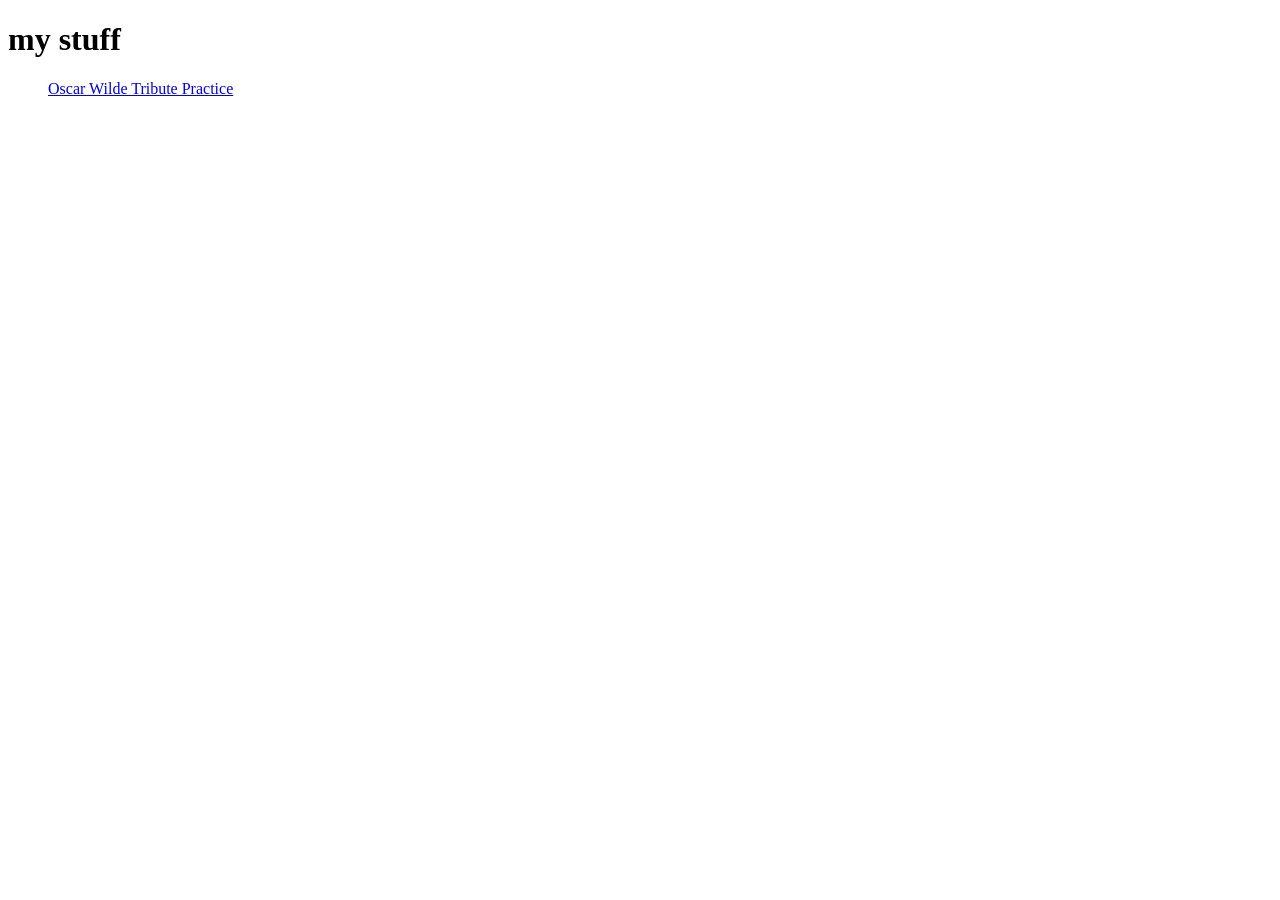
==== index.html @ c7512fc8 "first commit" ====
<!DOCTYPE html>
<html lang="en">
<head>
    <meta charset="UTF-8">
    <meta name="viewport" content="width=device-width, initial-scale=1.0">
    <title>gchng</title>
</head>
<body>
    <div>
        <h1>my stuff</h1>
    </div>
    <div>
        <ul>
            <a href="./oscarboy/index.html">Oscar Wilde Tribute Practice</a>

        </ul>
    </div>

</body>
</html>
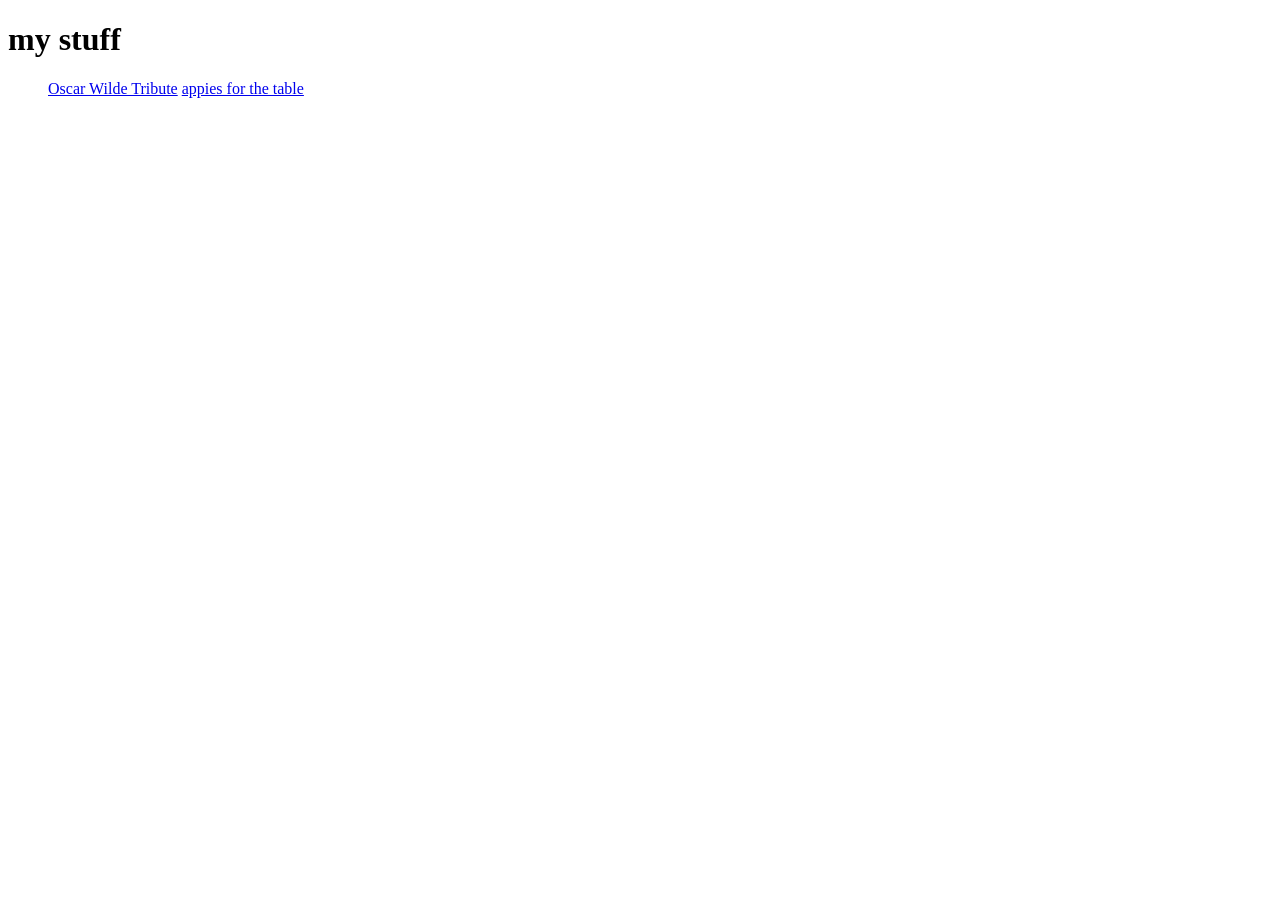
==== commit 1cd50ffb: "linksies" ====
--- a/index.html
+++ b/index.html
@@ -11,8 +11,8 @@
     </div>
     <div>
         <ul>
-            <a href="./oscarboy/index.html">Oscar Wilde Tribute Practice</a>
-
+            <a href="./oscarboy/index.html">Oscar Wilde Tribute</a>
+            <a href="./formboy/index.html">appies for the table</a>
         </ul>
     </div>
 
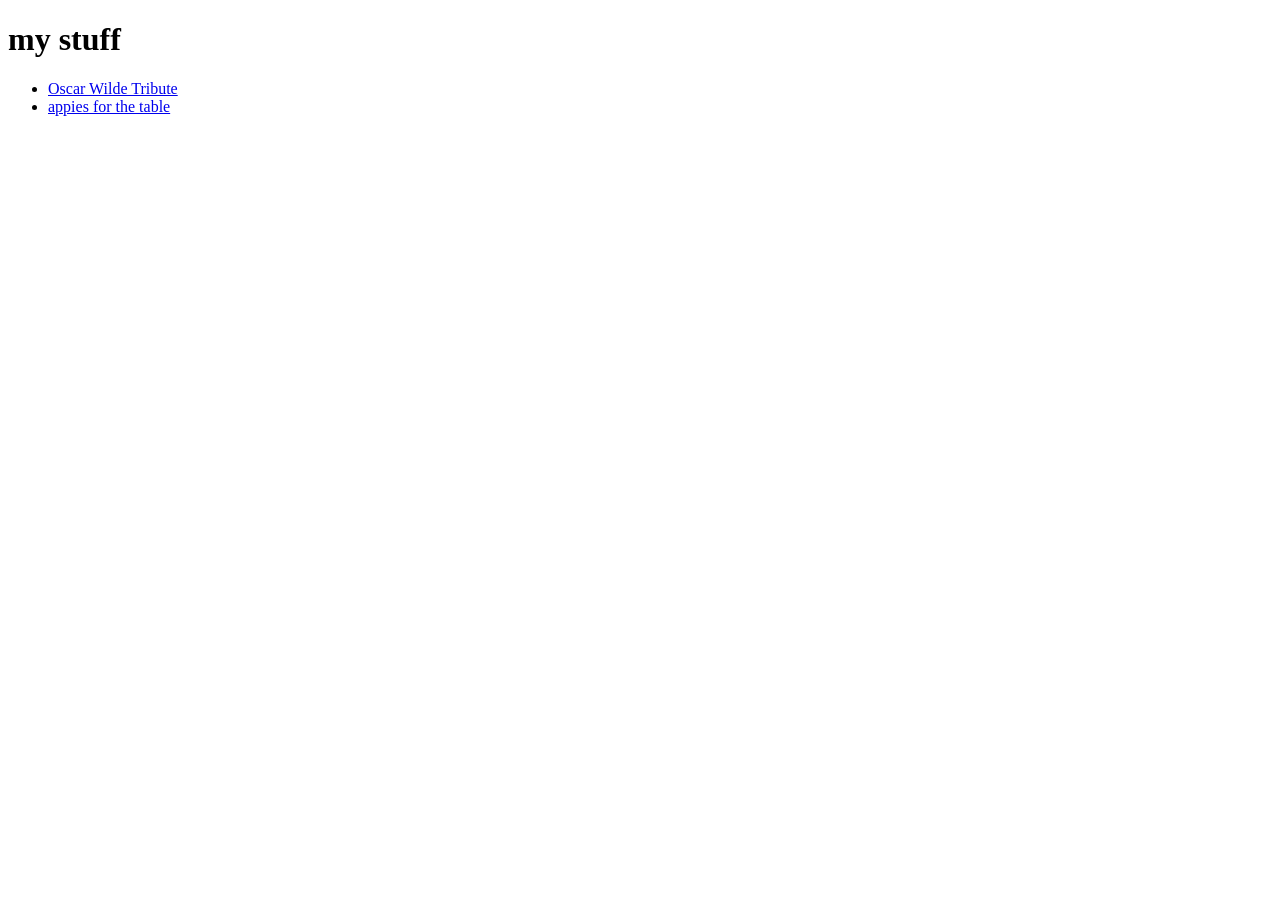
==== commit 18462179: "tootsies slide" ====
--- a/index.html
+++ b/index.html
@@ -11,8 +11,12 @@
     </div>
     <div>
         <ul>
-            <a href="./oscarboy/index.html">Oscar Wilde Tribute</a>
+            <li>
+                <a href="./oscarboy/index.html">Oscar Wilde Tribute</a>
+            </li>
+            <li>
             <a href="./formboy/index.html">appies for the table</a>
+            </li>
         </ul>
     </div>
 
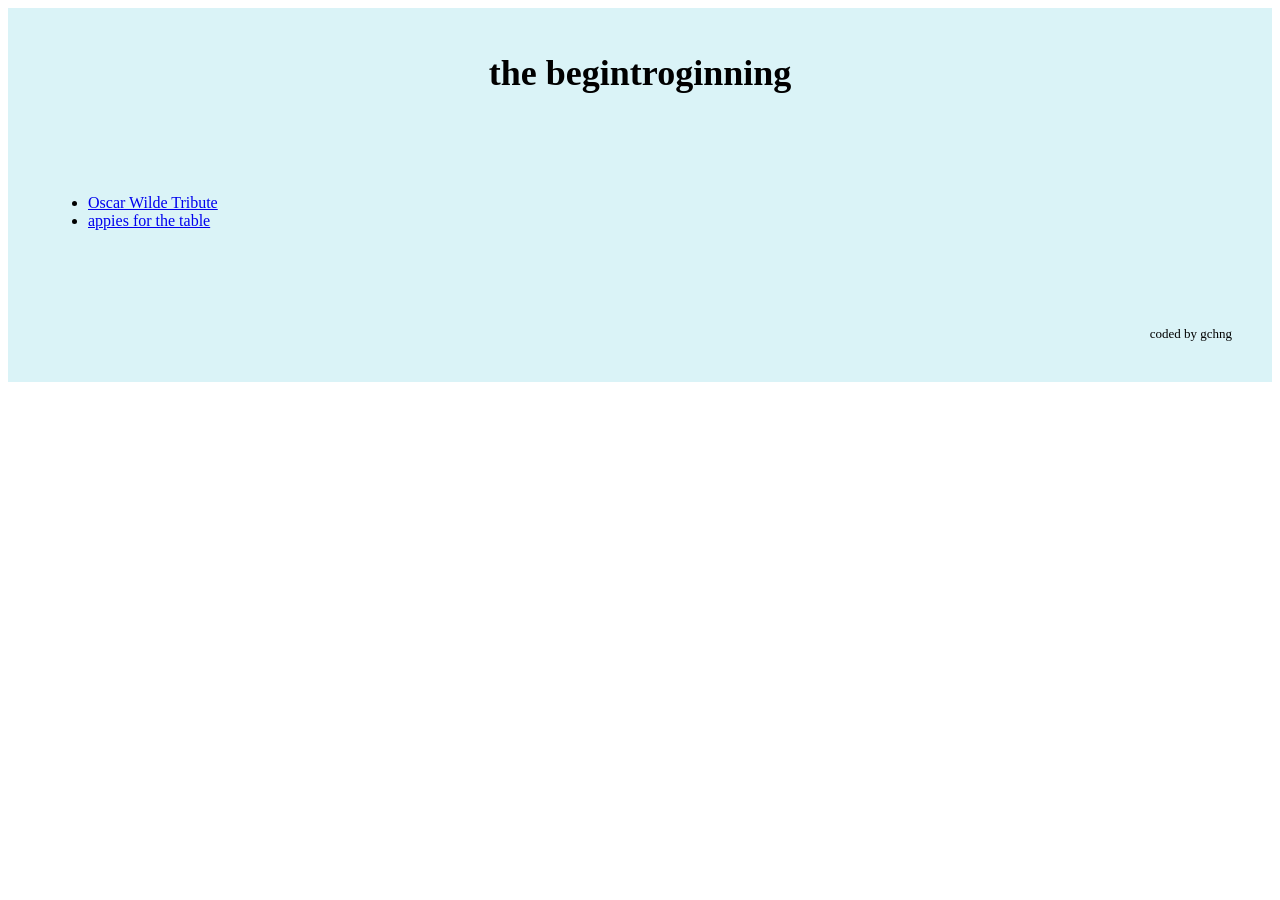
==== commit d89a3ac8: "introginning" ====
--- a/index.html
+++ b/index.html
@@ -4,20 +4,27 @@
     <meta charset="UTF-8">
     <meta name="viewport" content="width=device-width, initial-scale=1.0">
     <title>gchng</title>
+    <link href="style.css" rel="stylesheet" type="text/css">
+
 </head>
 <body>
-    <div>
-        <h1>my stuff</h1>
-    </div>
-    <div>
-        <ul>
-            <li>
-                <a href="./oscarboy/index.html">Oscar Wilde Tribute</a>
-            </li>
-            <li>
-            <a href="./formboy/index.html">appies for the table</a>
-            </li>
-        </ul>
+    <div id="background">
+        <div id="title">
+             <h1>the begintroginning</h1>
+        </div>
+         <div id="projects">
+            <ul>
+                <li>
+                    <a href="./oscarboy/index.html">Oscar Wilde Tribute</a>
+                </li>
+                <li>
+                    <a href="./formboy/index.html">appies for the table</a>
+                </li>
+            </ul>
+        </div>
+        <div id="namesake">
+            <footer>coded by gchng</footer>
+        </div>
     </div>
 
 </body>
--- a/style.css
+++ b/style.css
@@ -0,0 +1,23 @@
+#background {
+    background-color: #daf3f7;
+    margin: 0px;
+}
+#title {
+    text-align: center;
+    font-size: large;
+    font-family: 'Times New Roman', Times, serif;
+    padding: 20px;
+}
+#projects {
+    text-align: left;
+    font-size: medium;
+    font-family: 'Times New Roman', Times, serif;
+    padding: 40px;
+}
+
+#namesake {
+    text-align: right;
+    font-size: small;
+    font-family: 'Times New Roman', Times, serif;
+    padding: 40px;
+}
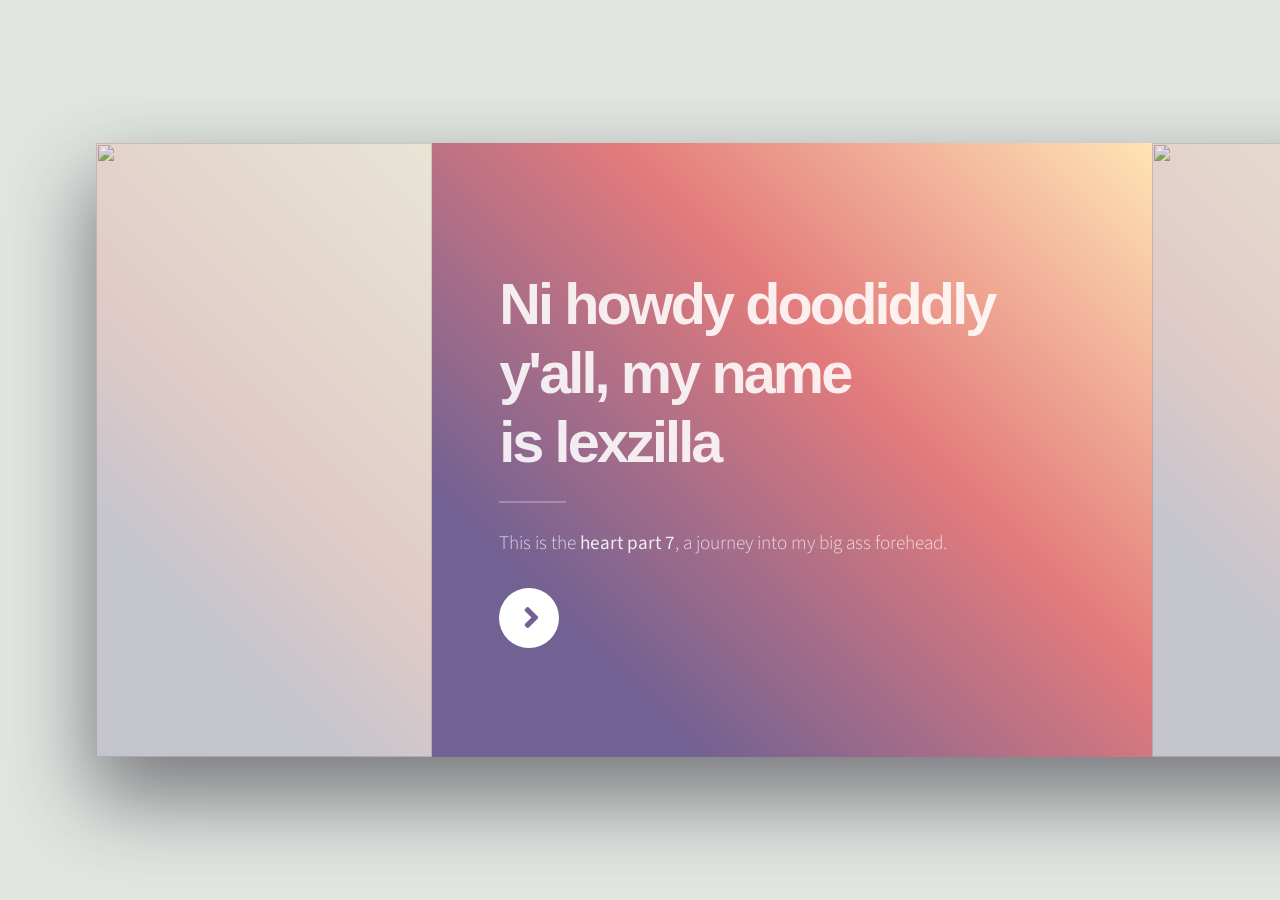
==== commit 2763e172: "Add files via upload" ====
--- a/index.html
+++ b/index.html
@@ -1,31 +1,253 @@
-<!DOCTYPE html>
-<html lang="en">
-<head>
-    <meta charset="UTF-8">
-    <meta name="viewport" content="width=device-width, initial-scale=1.0">
-    <title>gchng</title>
-    <link href="style.css" rel="stylesheet" type="text/css">
-
-</head>
-<body>
-    <div id="background">
-        <div id="title">
-             <h1>the begintroginning</h1>
-        </div>
-         <div id="projects">
-            <ul>
-                <li>
-                    <a href="./oscarboy/index.html">Oscar Wilde Tribute</a>
-                </li>
-                <li>
-                    <a href="./formboy/index.html">appies for the table</a>
-                </li>
-            </ul>
-        </div>
-        <div id="namesake">
-            <footer>coded by gchng</footer>
-        </div>
-    </div>
-
-</body>
+<!--
+	Notes for code
+								<div class="intro color2">
+								<h2 class="major">Did someone say soundboard?</h2>
+								<p>shut the fuck up when love is talking</p>
+							</div>
+								<section class="panel color1">
+									<div class="intro joined">
+										<h2 class="major">Amet lorem</h2>
+										<p>Sed vel nibh libero. Mauris et lorem pharetra massa lorem turpis congue pulvinar. Vivamus sed feugiat finibus. Duis amet bibendum amet sed. Duis mauris ex, dapibus sed ligula tempus volutpat magna etiam.</p>
+									</div>
+									<div class="inner">
+										<ul class="grid-icons three connected">
+											<li><span class="icon fa-gem"><span class="label">Lorem</span></span></li>
+											<li><span class="icon solid fa-camera-retro"><span class="label">Ipsum</span></span></li>
+											<li><span class="icon solid fa-cog"><span class="label">Dolor</span></span></li>
+											<li><span class="icon solid fa-paper-plane"><span class="label">Sit</span></span></li>
+											<li><span class="icon solid fa-chart-bar"><span class="label">Amet</span></span></li>
+											<li><span class="icon solid fa-code"><span class="label">Nullam</span></span></li>
+										</ul>
+									</div>
+								</section>
+	
+	
+		<h4>Blockquote</h4>
+		<blockquote>Lorem ipsum dolor sit amet. Felis sagittis eget tempus euismod. Vestibulum ante ipsum primis in vestibulum. Blandit adipiscing eu iaculis volutpat ac adipiscing volutpat ac adipiscing faucibus.</blockquote>
+<div class="span-2-25">
+										<h3 class="major">Buttons</h3>
+										<ul class="actions">
+											<li><a href="#" class="button primary color2">Primary</a></li>
+											<li><a href="#" class="button">Default</a></li>
+										</ul>
+										<ul class="actions">
+											<li><a href="#" class="button">Default</a></li>
+											<li><a href="#" class="button large">Large</a></li>
+											<li><a href="#" class="button small">Small</a></li>
+										</ul>
+										<ul class="actions">
+											<li><a href="#" class="button primary color2 icon solid fa-cog">Icon</a></li>
+											<li><a href="#" class="button icon fa-gem">Icon</a></li>
+										</ul>
+										<ul class="actions">
+											<li><span class="button primary color2 disabled">Disabled</span></li>
+											<li><span class="button disabled">Disabled</span></li>
+										</ul>
+										<ul class="actions">
+											<li><a href="#" class="button primary color2 circle icon solid fa-cog">Icon</a></li>
+											<li><a href="#" class="button circle icon fa-gem">Icon</a></li>
+										</ul>
+									</div>
+
+	-->
+<!DOCTYPE HTML>
+<html>
+	<head>
+		<title>Diary of a Simpy Kid</title>
+		<meta charset="utf-8" />
+		<meta name="viewport" content="width=device-width, initial-scale=1, user-scalable=no" />
+		<link rel="stylesheet" href="assets/css/main.css" />
+		<noscript><link rel="stylesheet" href="assets/css/noscript.css" /></noscript>
+	</head>
+	<body class="is-preload">
+
+		<!-- Page Wrapper -->
+			<div id="page-wrapper">
+
+				<!-- Wrapper -->
+					<div id="wrapper">
+
+						<!-- Ni Howdy Y'all -->
+							<section class="panel banner right">
+								<div class="content color0 span-3-75">
+									<h1 class="major">Ni howdy doodiddly y'all, my name<br />
+									is lexzilla</h1>
+									<p>This is the <strong>heart part 7</strong>, a journey into my big ass forehead.</p>
+									<ul class="actions">
+										<li><a href="#first" class="button primary color1 circle icon solid fa-angle-right">Next</a></li>
+									</ul>
+								</div>
+								<div class="image filtered span-1-75" data-position="25% 25%">
+									<img src="images/iphonegames.JPG" alt="" />
+								</div>
+							</section>
+							<!-- As the Great Lex Once Said-->
+							<section class="panel" id="first">
+								<div class="image filtered span-1-75" data-position="25% 25%">
+									<img src="images/yup.JPG" alt="" />
+								</div>
+								<div class="intro color4">
+									<h3>As the great lex once said</h3>
+									<blockquote>I'm going to be so hot...<br>Can't stop won't stop get guap.</blockquote>
+								</div>
+							</section>
+
+						<!-- Panel Lexi Hears a Who -->
+							<section class="panel spotlight medium" id="first">
+								<div class="content span-7">
+									<h2 class="major">Lexi Hears a Who?</h2>
+									<p>Meet lexzilla, a remarkable young woman whose life is a symphony of unique sounds and melodies. She doesn't sing or play musical instruments in the traditional sense, but her talent lies in something equally extraordinary: she makes noises for a living. From mimicking the chirping of birds to recreating the rhythmic hum of a bustling city, lexzilla's ability to replicate sounds with astonishing precision has earned her a special place in the world of sound design and Foley artistry. Her journey is a testament to the power of passion and creativity, as she breathes life into the unseen and unheard, transforming ordinary moments into auditory adventures. Join us as we delve into the fascinating world of lexzilla, a girl whose every noise is a masterpiece waiting to be discovered.</p>
+								</div>
+								<div class="image filtered tinted" data-position="top left">
+									<img src="images/zipper.JPG" alt="" />
+								</div>
+							</section>
+
+							<!--whatta picture placement-->
+							<section class="panel">
+								<div class="image filtered span-1-75" data-position="25% 25%">
+									<img src="images/what.JPG" alt="" />
+								</div>
+							</section>
+
+						<!-- Soundboard -->
+						<section class="panel color2-alt">
+							<div class="inner columns medium">
+								<div class="span-2-75">
+									<h2 class="major">Did someone say soundboard?</h2>
+									<h3>curation station</h3>
+									<ul class="actions">
+										<!-- Buttons with Class -->
+										<button class="playButton" data-src="sounds/dream.m4a">dreams</button><br>
+										<button class="playButton" data-src="sounds/hey.m4a">hey</button><br>
+										<button class="playButton" data-src="sounds/kimchi.m4a">kimchi</button><br>
+										<button class="playButton" data-src="sounds/mmm.m4a">mmm</button><br>
+										<button class="playButton" data-src="sounds/what.m4a">what</button>
+										<!-- Audio Element -->
+										<audio id="audioPlayer">
+  										Your browser does not support the audio element.
+										</audio>
+										<!-- JavaScript -->
+										<script>
+  										// Get all elements with the 'playButton' class
+  										var buttons = document.querySelectorAll('.playButton');
+  										// Audio element
+  										var audio = document.getElementById('audioPlayer');
+  										// Iterate through each button
+  										buttons.forEach(function(button) {
+    									// Add click event listener to each button
+    									button.addEventListener('click', function() {
+      									// Get the data-src attribute value
+      									var audioSrc = button.getAttribute('data-src');
+      									// Set the audio source
+      									audio.src = audioSrc;
+      									// Play the audio
+      									audio.play();
+    										});
+  												});
+										</script>
+									</ul>
+									<h4>~purple hearts~</h4>
+								</div>
+							</section>
+
+						<!-- Panel Story Time -->
+							<section class="panel spotlight medium" id="first">
+								<div class="content span-7">
+									<h2 class="major">Gather Around Y'all</h2>
+									<p>Someone said story time. It gets ugly before it gets pretty.</p>
+									<h4>But, if you like it then we love it.</h4>
+								</div>
+								<div class="image filtered tinted" data-position="center">
+									<img src="images/ppe.JPG" alt="" />
+								</div>
+							</section>
+
+						<section class="panel spotlight large">
+							<div class="content span-7">
+								<h2 class="major"><br><br>Ugly 10.20.2022 </h2>
+								<p>You look so ugly when you cry. It’s the whimpering that gets me. It's horrible. You’ve been strong for so long. I learned you hate being weak in front of people. Weakness is shame. It’s something you picked up growing up. You’re hard on yourself. I used to wonder why. I asked you if it was an issue of assurance. You told me it wasn’t. I believed you. You look so ugly when you lie. It’s trust in yourself. Security in knowing how beautiful a person you are, at your highs and at your lows. This wisdom I grasped the day I met you. Look in the mirror because sometimes you forget it. Look in my eyes and listen because sometimes you need to hear it. <strong>You are sublime</strong>.</p>
+							</div>
+							<div class="image filtered tinted" data-position="medium">
+								<img src="images/jega.JPG" alt="" />
+							</div>
+						</section>
+
+						<!-- Panel Frameboard/Moodboard? -->
+							<section class="panel">
+								<div class="intro color2">
+									<h2 class="major">Frames and Lames</h2>
+									<p>Enter a world of the extraordinary with our photo gallery featuring a strange young lady and her enigmatic partner. Explore unique moments capturing their unconventional charm and peculiar adventures. Join us in celebrating the allure of the strange and whimsical.</p>
+								</div>
+								<div class="gallery">
+									<div class="group span-3">
+										<a href="images/gallery/trip/beyonce.png" class="image filtered span-3" data-position="center"><img src="images/gallery/trip/beyonce.png" alt="" /></a>
+										<a href="images/gallery/trip/beyonce2.jpg" class="image filtered span-1-5" data-position="center"><img src="images/gallery/trip/beyonce2.jpg" alt="" /></a>
+										<a href="images/gallery/trip/walk.JPG" class="image filtered span-1-5" data-position="center"><img src="images/gallery/trip/walk.JPG" alt="" /></a>
+									</div>
+									<a href="images/gallery/trip/calgary.JPG" class="image filtered span-2-5" data-position="top"><img src="images/gallery/trip/calgary.JPG" alt="" /></a>
+									<div class="group span-4-5">
+										<a href="images/gallery/trip/pumpkin.JPG" class="image filtered span-3" data-position="center"><img src="images/gallery/trip/pumpkin.JPG" alt="" /></a>
+										<a href="images/gallery/trip/tunnel.JPG" class="image filtered span-1-5" data-position="center"><img src="images/gallery/trip/tunnel.JPG" alt="" /></a>
+										<a href="images/gallery/trip/vegas.png" class="image filtered span-1-5" data-position="bottom"><img src="images/gallery/trip/vegas.png" alt="" /></a>
+										<a href="images/gallery/trip/island.PNG" class="image filtered span-3" data-position="center"><img src="images/gallery/trip/island.PNG" alt="" /></a>
+									</div>
+									<a href="images/gallery/trip/night.PNG" class="image filtered span-2-5" data-position="right"><img src="images/gallery/trip/night.PNG" alt="" /></a>
+									<div class="group span-4-5">
+										<a href="images/gallery/trip/fruit.JPG" class="image filtered span-3" data-position="center"><img src="images/gallery/trip/fruit.JPG" alt="" /></a>
+										<a href="images/gallery/trip/nature.JPG" class="image filtered span-1-5" data-position="bottom"><img src="images/gallery/trip/nature.JPG" alt="" /></a>
+										<a href="images/gallery/trip/robson.JPG" class="image filtered span-1-5" data-position="center"><img src="images/gallery/trip/robson.JPG" alt="" /></a>
+										<a href="images/gallery/trip/chinatown.JPG" class="image filtered span-3" data-position="center"><img src="images/gallery/trip/chinatown.JPG" alt="" /></a>
+									</div>
+								</div>
+							</section>
+
+
+						<!-- Panel (Spotlight)
+						<section class="panel spotlight large">
+							<div class="content span-5">
+								<h2 class="major">Happy Birthday Lexzilla</h2>
+								<p>I wish you the nothing but the best.</p>
+								<h4>Love, <br>Gorden</h4>
+							</div>
+							<div class="image filtered tinted" data-position="top right">
+								<img src="images/pic03.jpg" alt="" />
+							</div>
+						</section>
+						-->
+
+						<!-- Panel Final-->
+							<section class="panel color4-alt">
+								<div class="intro color4">
+									<h2 class="major">Happy Birthday lexzilla</h2>
+									<p>I wish you nothing but the best. <br> Life is greener where you water it. <br> We're going to be so hot.</p>
+									<h4>Love, <br>Gorden</h4>
+								</div>
+								<div class="image filtered span-1-75" data-position="center">
+									<img src="images/gallery/trip/grass.JPG" alt="" />
+								</div>
+							</section>
+
+						<!-- Panel -->
+							<section class="panel color2-alt">
+								<div class="intro color2">
+									<h2 class="major">PS</h2>
+									<p>I got you a fucking cake this year. <br>Are you happy yet?</p>
+								</div>
+								<div class="image filtered span-1-75" data-position="center">
+									<img src="images/gallery/trip/scream.JPG" alt="" />
+								</div>
+							</section>
+
+					</div>
+
+			</div>
+
+		<!-- Scripts -->
+			<script src="assets/js/jquery.min.js"></script>
+			<script src="assets/js/browser.min.js"></script>
+			<script src="assets/js/breakpoints.min.js"></script>
+			<script src="assets/js/main.js"></script>
+
+	</body>
 </html>
--- a/assets/css/main.css
+++ b/assets/css/main.css
@@ -0,0 +1,3689 @@
+@import url(fontawesome-all.min.css);
+@import url("https://fonts.googleapis.com/css?family=Source+Sans+Pro:300,400,300i,400i");
+
+/*
+	Ethereal by HTML5 UP
+	html5up.net | @ajlkn
+	Free for personal and commercial use under the CCA 3.0 license (html5up.net/license)
+*/
+
+html, body, div, span, applet, object,
+iframe, h1, h2, h3, h4, h5, h6, p, blockquote,
+pre, a, abbr, acronym, address, big, cite,
+code, del, dfn, em, img, ins, kbd, q, s, samp,
+small, strike, strong, sub, sup, tt, var, b,
+u, i, center, dl, dt, dd, ol, ul, li, fieldset,
+form, label, legend, table, caption, tbody,
+tfoot, thead, tr, th, td, article, aside,
+canvas, details, embed, figure, figcaption,
+footer, header, hgroup, menu, nav, output, ruby,
+section, summary, time, mark, audio, video {
+	margin: 0;
+	padding: 0;
+	border: 0;
+	font-size: 100%;
+	font: inherit;
+	vertical-align: baseline;}
+
+article, aside, details, figcaption, figure,
+footer, header, hgroup, menu, nav, section {
+	display: block;}
+
+body {
+	line-height: 1;
+}
+
+ol, ul {
+	list-style: none;
+}
+
+blockquote, q {
+	quotes: none;
+}
+
+	blockquote:before, blockquote:after, q:before, q:after {
+		content: '';
+		content: none;
+	}
+
+table {
+	border-collapse: collapse;
+	border-spacing: 0;
+}
+
+body {
+	-webkit-text-size-adjust: none;
+}
+
+mark {
+	background-color: transparent;
+	color: inherit;
+}
+
+input::-moz-focus-inner {
+	border: 0;
+	padding: 0;
+}
+
+input, select, textarea {
+	-moz-appearance: none;
+	-webkit-appearance: none;
+	-ms-appearance: none;
+	appearance: none;
+}
+
+/* Page */
+
+	@-moz-keyframes load-spinner {
+		0% {
+			-moz-transform: rotate(0deg);
+			-webkit-transform: rotate(0deg);
+			-ms-transform: rotate(0deg);
+			transform: rotate(0deg);
+		}
+
+		100% {
+			-moz-transform: rotate(360deg);
+			-webkit-transform: rotate(360deg);
+			-ms-transform: rotate(360deg);
+			transform: rotate(360deg);
+		}
+	}
+
+	@-webkit-keyframes load-spinner {
+		0% {
+			-moz-transform: rotate(0deg);
+			-webkit-transform: rotate(0deg);
+			-ms-transform: rotate(0deg);
+			transform: rotate(0deg);
+		}
+
+		100% {
+			-moz-transform: rotate(360deg);
+			-webkit-transform: rotate(360deg);
+			-ms-transform: rotate(360deg);
+			transform: rotate(360deg);
+		}
+	}
+
+	@-ms-keyframes load-spinner {
+		0% {
+			-moz-transform: rotate(0deg);
+			-webkit-transform: rotate(0deg);
+			-ms-transform: rotate(0deg);
+			transform: rotate(0deg);
+		}
+
+		100% {
+			-moz-transform: rotate(360deg);
+			-webkit-transform: rotate(360deg);
+			-ms-transform: rotate(360deg);
+			transform: rotate(360deg);
+		}
+	}
+
+	@keyframes load-spinner {
+		0% {
+			-moz-transform: rotate(0deg);
+			-webkit-transform: rotate(0deg);
+			-ms-transform: rotate(0deg);
+			transform: rotate(0deg);
+		}
+
+		100% {
+			-moz-transform: rotate(360deg);
+			-webkit-transform: rotate(360deg);
+			-ms-transform: rotate(360deg);
+			transform: rotate(360deg);
+		}
+	}
+
+	@-ms-viewport {
+		width: device-width;
+	}
+
+	html {
+		width: 100%;
+		height: 100%;
+	}
+
+	html {
+		box-sizing: border-box;
+	}
+
+	*, *:before, *:after {
+		box-sizing: inherit;
+	}
+
+	body {
+		display: -moz-flex;
+		display: -webkit-flex;
+		display: -ms-flex;
+		display: flex;
+		-moz-align-items: center;
+		-webkit-align-items: center;
+		-ms-align-items: center;
+		align-items: center;
+		-moz-justify-content: -moz-flex-start;
+		-webkit-justify-content: -webkit-flex-start;
+		-ms-justify-content: -ms-flex-start;
+		justify-content: flex-start;
+		-ms-overflow-style: scrollbar;
+		width: 100%;
+		height: 100%;
+		min-height: 30rem;
+		overflow: hidden;
+	}
+
+		body:before {
+			-moz-animation: load-spinner 1s infinite linear;
+			-webkit-animation: load-spinner 1s infinite linear;
+			-ms-animation: load-spinner 1s infinite linear;
+			animation: load-spinner 1s infinite linear;
+			-moz-transition: opacity 0.25s ease;
+			-webkit-transition: opacity 0.25s ease;
+			-ms-transition: opacity 0.25s ease;
+			transition: opacity 0.25s ease;
+			-moz-transition-delay: 0s;
+			-webkit-transition-delay: 0s;
+			-ms-transition-delay: 0s;
+			transition-delay: 0s;
+			pointer-events: none;
+			content: '';
+			display: block;
+			position: absolute;
+			top: 50%;
+			left: 50%;
+			width: 4rem;
+			height: 4rem;
+			margin: -2rem 0 0 -2rem;
+			background-image: url("data:image/svg+xml;charset=utf8,%3Csvg xmlns='http://www.w3.org/2000/svg' xmlns:xlink='http://www.w3.org/1999/xlink' width='96px' height='96px' viewBox='0 0 96 96' zoomAndPan='disable'%3E%3Cstyle%3Ecircle %7Bfill: transparent%3B stroke: %232e2b37%3B stroke-width: 1.5px%3B %7D%3C/style%3E%3Cdefs%3E%3CclipPath id='corner'%3E%3Cpolygon points='0,0 48,0 48,48 96,48 96,96 0,96' /%3E%3C/clipPath%3E%3C/defs%3E%3Cg clip-path='url(%23corner)'%3E%3Ccircle cx='48' cy='48' r='32'/%3E%3C/g%3E%3C/svg%3E");
+			background-position: center;
+			background-repeat: no-repeat;
+			background-size: 4rem;
+			opacity: 0;
+		}
+
+		body:after {
+			pointer-events: none;
+			content: '';
+			display: block;
+			position: fixed;
+			top: 0;
+			left: 0;
+			width: 100%;
+			height: 100%;
+			z-index: -1;
+			background-attachment: fixed;
+			background-color: #e1e6e1;
+			background-image: url("../../images/overlay.png"), url("../../images/bg.jpg");
+			background-repeat: repeat, repeat-x;
+			background-size: 128px 128px, cover;
+		}
+
+		body.is-preload *, body.is-preload *:before, body.is-preload *:after {
+			-moz-animation: none !important;
+			-webkit-animation: none !important;
+			-ms-animation: none !important;
+			animation: none !important;
+			-moz-transition: none !important;
+			-webkit-transition: none !important;
+			-ms-transition: none !important;
+			transition: none !important;
+		}
+
+		body.is-preload:before {
+			-moz-transition: opacity 1s ease;
+			-webkit-transition: opacity 1s ease;
+			-ms-transition: opacity 1s ease;
+			transition: opacity 1s ease;
+			-moz-transition-delay: 0.75s;
+			-webkit-transition-delay: 0.75s;
+			-ms-transition-delay: 0.75s;
+			transition-delay: 0.75s;
+			opacity: 0.25;
+		}
+
+	@media screen and (max-width: 736px) {
+
+		html {
+			height: auto;
+		}
+
+		body {
+			height: auto;
+			overflow-x: hidden;
+			overflow-y: auto;
+		}
+
+	}
+
+	@media screen and (max-width: 480px) {
+
+		html, body {
+			min-width: 320px;
+		}
+
+	}
+
+/* Typography */
+
+	html {
+		font-size: 18pt;
+		font-size: 1vmax;
+	}
+
+		@media screen and (max-width: 1680px) {
+
+			html {
+				font-size: 12pt;
+				font-size: 1.1vmax;
+			}
+
+		}
+
+		@media screen and (max-width: 1280px) {
+
+			html {
+				font-size: 11pt;
+				font-size: 1.5vmax;
+			}
+
+		}
+
+	body, input, select, textarea {
+		color: rgba(255, 255, 255, 0.75);
+		font-family: "Source Sans Pro", Helvetica, sans-serif;
+		font-size: 1rem;
+		font-weight: 300;
+		line-height: 1.65;
+	}
+
+	a {
+		-moz-transition: color 0.2s ease-in-out, border-bottom-color 0.2s ease-in-out;
+		-webkit-transition: color 0.2s ease-in-out, border-bottom-color 0.2s ease-in-out;
+		-ms-transition: color 0.2s ease-in-out, border-bottom-color 0.2s ease-in-out;
+		transition: color 0.2s ease-in-out, border-bottom-color 0.2s ease-in-out;
+		color: inherit;
+		border-bottom: dotted 1px;
+		text-decoration: none;
+	}
+
+		a:hover {
+			border-bottom-color: transparent;
+			color: #ffe4b4;
+		}
+
+	strong, b {
+		color: rgba(255, 255, 255, 0.875);
+		font-weight: 400;
+	}
+
+	em, i {
+		font-style: italic;
+	}
+
+	p {
+		margin: 0 0 1.5rem 0;
+	}
+
+		body.is-ie p {
+			width: 100%;
+		}
+
+	h1, h2, h3, h4, h5, h6 {
+		color: rgba(255, 255, 255, 0.875);
+		font-family: Arial, Helvetica, sans-serif;
+		font-weight: 700;
+		line-height: 1.3;
+		margin: 0 0 0.75rem 0;
+		letter-spacing: -0.05em;
+	}
+
+		h1 a, h2 a, h3 a, h4 a, h5 a, h6 a {
+			color: inherit;
+			text-decoration: none;
+		}
+
+	h1.major, h2.major, h3.major {
+		position: relative;
+	}
+
+		h1.major:after, h2.major:after, h3.major:after {
+			content: '';
+			position: absolute;
+			left: 0;
+			width: 3.5rem;
+			height: 0.1rem;
+			background-color: rgba(255, 255, 255, 0.25);
+		}
+
+	h1 {
+		font-size: 3rem;
+		line-height: 1.2;
+	}
+
+		h1.major {
+			margin: 0 0 2.625rem 0;
+		}
+
+			h1.major:after {
+				bottom: -1.325rem;
+			}
+
+	h2 {
+		font-size: 1.75rem;
+		line-height: 1.2;
+	}
+
+		h2.major {
+			margin: 0 0 1.9875rem 0;
+		}
+
+			h2.major:after {
+				bottom: -1.2rem;
+			}
+
+	h3 {
+		font-size: 1.325rem;
+	}
+
+		h3.major {
+			margin: 0 0 1.875rem 0;
+		}
+
+			h3.major:after {
+				bottom: -0.75rem;
+			}
+
+	h4 {
+		font-size: 1rem;
+	}
+
+	h5 {
+		font-size: 0.9rem;
+	}
+
+	h6 {
+		font-size: 0.7rem;
+	}
+
+	sub {
+		font-size: 0.8rem;
+		position: relative;
+		top: 0.5rem;
+	}
+
+	sup {
+		font-size: 0.8rem;
+		position: relative;
+		top: -0.5rem;
+	}
+
+	blockquote {
+		border-left: solid 0.25rem rgba(255, 255, 255, 0.25);
+		font-style: italic;
+		margin: 0 0 1.5rem 0;
+		padding: 0.375rem 0 0.375rem 1.5rem;
+	}
+
+	code {
+		background: rgba(255, 255, 255, 0.075);
+		border-radius: 0.25rem;
+		font-family: "Courier New", monospace;
+		font-size: 0.8rem;
+		margin: 0 0.25rem;
+		padding: 0.25rem 0.65rem;
+	}
+
+	pre {
+		-webkit-overflow-scrolling: touch;
+		font-family: "Courier New", monospace;
+		font-size: 0.8rem;
+		margin: 0 0 1.5rem 0;
+		white-space: pre-wrap;
+	}
+
+		pre code {
+			display: block;
+			line-height: 1.625;
+			padding: 1rem 1.5rem;
+			overflow-x: auto;
+			margin: 0;
+		}
+
+	hr {
+		border: 0;
+		border-bottom: solid 2px rgba(255, 255, 255, 0.25);
+		margin: 1.875rem 0;
+	}
+
+	.align-left {
+		text-align: left;
+	}
+
+	.align-center {
+		text-align: center;
+	}
+
+	.align-right {
+		text-align: right;
+	}
+
+	@media screen and (max-width: 736px) {
+
+		html {
+			font-size: 12pt;
+		}
+
+		h1 {
+			font-size: 2.25rem;
+			line-height: 1.2;
+		}
+
+			h1.major {
+				margin: 0 0 2.625rem 0;
+			}
+
+				h1.major:after {
+					bottom: -1.325rem;
+				}
+
+		h2 {
+			font-size: 1.5rem;
+			line-height: 1.2;
+		}
+
+			h2.major {
+				margin: 0 0 1.9875rem 0;
+			}
+
+				h2.major:after {
+					bottom: -1.2rem;
+				}
+
+		h3 {
+			font-size: 1rem;
+		}
+
+			h3.major {
+				margin: 0 0 1.875rem 0;
+			}
+
+				h3.major:after {
+					bottom: -0.75rem;
+				}
+
+		h4 {
+			font-size: 1rem;
+		}
+
+		h5 {
+			font-size: 0.9rem;
+		}
+
+		h6 {
+			font-size: 0.7rem;
+		}
+
+		h1 br, h2 br, h3 br, h4 br, h5 br, h6 br {
+			display: none;
+		}
+
+	}
+
+	@media screen and (max-width: 360px) {
+
+		html {
+			font-size: 11pt;
+		}
+
+	}
+
+/* Form */
+
+	form {
+		margin: 0 0 1.5rem 0;
+	}
+
+		form > :last-child {
+			margin-bottom: 0;
+		}
+
+		form > .fields {
+			display: -moz-flex;
+			display: -webkit-flex;
+			display: -ms-flex;
+			display: flex;
+			-moz-flex-wrap: wrap;
+			-webkit-flex-wrap: wrap;
+			-ms-flex-wrap: wrap;
+			flex-wrap: wrap;
+			width: calc(100% + 3rem);
+			margin: -1.5rem 0 1.5rem -1.5rem;
+		}
+
+			form > .fields > .field {
+				-moz-flex-grow: 0;
+				-webkit-flex-grow: 0;
+				-ms-flex-grow: 0;
+				flex-grow: 0;
+				-moz-flex-shrink: 0;
+				-webkit-flex-shrink: 0;
+				-ms-flex-shrink: 0;
+				flex-shrink: 0;
+				padding: 1.5rem 0 0 1.5rem;
+				width: calc(100% - 1.5rem);
+			}
+
+				form > .fields > .field.half {
+					width: calc(50% - 0.75rem);
+				}
+
+				form > .fields > .field.third {
+					width: calc(100%/3 - 0.5rem);
+				}
+
+				form > .fields > .field.quarter {
+					width: calc(25% - 0.375rem);
+				}
+
+		@media screen and (max-width: 736px) {
+
+			form > .fields {
+				width: calc(100% + 2.25rem);
+				margin: -1.125rem 0 1.5rem -1.125rem;
+			}
+
+				form > .fields > .field {
+					padding: 1.125rem 0 0 1.125rem;
+					width: calc(100% - 1.125rem);
+				}
+
+					form > .fields > .field.half {
+						width: calc(100% - 1.125rem);
+					}
+
+					form > .fields > .field.third {
+						width: calc(100% - 1.125rem);
+					}
+
+					form > .fields > .field.quarter {
+						width: calc(100% - 1.125rem);
+					}
+
+		}
+
+	label {
+		color: rgba(255, 255, 255, 0.875);
+		display: block;
+		font-family: Arial, Helvetica, sans-serif;
+		font-size: 0.8rem;
+		font-weight: 700;
+		margin: 0 0 0.4875rem 0;
+	}
+
+	input[type="text"],
+	input[type="password"],
+	input[type="email"],
+	input[type="tel"],
+	select,
+	textarea {
+		-moz-appearance: none;
+		-webkit-appearance: none;
+		-ms-appearance: none;
+		appearance: none;
+		background: transparent;
+		border: solid 2px rgba(255, 255, 255, 0.25);
+		border-radius: 0.25rem;
+		color: inherit;
+		display: block;
+		outline: 0;
+		padding: 0 0.75rem;
+		text-decoration: none;
+		width: 100%;
+	}
+
+		input[type="text"]:invalid,
+		input[type="password"]:invalid,
+		input[type="email"]:invalid,
+		input[type="tel"]:invalid,
+		select:invalid,
+		textarea:invalid {
+			box-shadow: none;
+		}
+
+		input[type="text"]:focus,
+		input[type="password"]:focus,
+		input[type="email"]:focus,
+		input[type="tel"]:focus,
+		select:focus,
+		textarea:focus {
+			border-color: #ffe4b4;
+		}
+
+	option {
+		background-color: rgba(255, 255, 255, 0.875);
+		color: #2e2b37;
+	}
+
+	select {
+		background-image: url("data:image/svg+xml;charset=utf8,%3Csvg xmlns='http://www.w3.org/2000/svg' width='40' height='40' preserveAspectRatio='none' viewBox='0 0 40 40'%3E%3Cpath d='M9.4,12.3l10.4,10.4l10.4-10.4c0.2-0.2,0.5-0.4,0.9-0.4c0.3,0,0.6,0.1,0.9,0.4l3.3,3.3c0.2,0.2,0.4,0.5,0.4,0.9 c0,0.4-0.1,0.6-0.4,0.9L20.7,31.9c-0.2,0.2-0.5,0.4-0.9,0.4c-0.3,0-0.6-0.1-0.9-0.4L4.3,17.3c-0.2-0.2-0.4-0.5-0.4-0.9 c0-0.4,0.1-0.6,0.4-0.9l3.3-3.3c0.2-0.2,0.5-0.4,0.9-0.4S9.1,12.1,9.4,12.3z' fill='rgba(255, 255, 255, 0.25)' /%3E%3C/svg%3E");
+		background-size: 1.25rem;
+		background-repeat: no-repeat;
+		background-position: calc(100% - 1rem) center;
+		height: 2.5rem;
+		padding-right: 2.5rem;
+		text-overflow: ellipsis;
+	}
+
+		select option {
+			color: rgba(255, 255, 255, 0.875);
+			background: #2e2b37;
+		}
+
+		select:focus::-ms-value {
+			background-color: transparent;
+		}
+
+		select::-ms-expand {
+			display: none;
+		}
+
+	input[type="text"],
+	input[type="password"],
+	input[type="email"],
+	select {
+		height: 2.5rem;
+	}
+
+	textarea {
+		padding: 0.75rem 1rem;
+	}
+
+	input[type="checkbox"],
+	input[type="radio"] {
+		-moz-appearance: none;
+		-webkit-appearance: none;
+		-ms-appearance: none;
+		appearance: none;
+		display: block;
+		float: left;
+		margin-right: -2rem;
+		opacity: 0;
+		width: 1rem;
+		z-index: -1;
+	}
+
+		input[type="checkbox"] + label,
+		input[type="radio"] + label {
+			text-decoration: none;
+			position: relative;
+			color: rgba(255, 255, 255, 0.75);
+			cursor: pointer;
+			display: inline-block;
+			font-size: 1rem;
+			font-weight: 300;
+			margin-bottom: 0;
+			padding-left: 2.5rem;
+			padding-right: 1rem;
+		}
+
+			input[type="checkbox"] + label:before,
+			input[type="radio"] + label:before {
+				-moz-osx-font-smoothing: grayscale;
+				-webkit-font-smoothing: antialiased;
+				display: inline-block;
+				font-style: normal;
+				font-variant: normal;
+				text-rendering: auto;
+				line-height: 1;
+				text-transform: none !important;
+				font-family: 'Font Awesome 5 Free';
+				font-weight: 900;
+			}
+
+			input[type="checkbox"] + label:before,
+			input[type="radio"] + label:before {
+				content: '';
+				display: inline-block;
+				font-size: 0.8rem;
+				position: absolute;
+				top: 0;
+				left: 0;
+				width: 1.6875rem;
+				height: 1.6875rem;
+				line-height: 1.6875rem;
+				background: rgba(255, 255, 255, 0.075);
+				border: solid 1px rgba(255, 255, 255, 0.25);
+				border-radius: 0.25rem;
+				color: #2e2b37;
+				text-align: center;
+			}
+
+				body.is-ie input[type="checkbox"] + label:before, body.is-ie
+				input[type="radio"] + label:before {
+					line-height: 1.5;
+				}
+
+		input[type="checkbox"]:checked + label:before,
+		input[type="radio"]:checked + label:before {
+			content: '\f00c';
+			background: rgba(255, 255, 255, 0.875);
+			border-color: rgba(255, 255, 255, 0.875);
+		}
+
+		input[type="checkbox"]:focus + label:before,
+		input[type="radio"]:focus + label:before {
+			border-color: #ffe4b4;
+			box-shadow: 0 0 0 1px #ffe4b4;
+		}
+
+		input[type="checkbox"]:focus:checked + label:before,
+		input[type="radio"]:focus:checked + label:before {
+			background: #ffe4b4;
+		}
+
+		input[type="checkbox"].color1 + label:before,
+		input[type="radio"].color1 + label:before {
+			color: #726193;
+		}
+
+		input[type="checkbox"].color2 + label:before,
+		input[type="radio"].color2 + label:before {
+			color: #e37b7c;
+		}
+
+		input[type="checkbox"].color3 + label:before,
+		input[type="radio"].color3 + label:before {
+			color: #ffe4b4;
+		}
+
+		input[type="checkbox"].color4 + label:before,
+		input[type="radio"].color4 + label:before {
+			color: #353865;
+		}
+
+	input[type="checkbox"] + label:before {
+		border-radius: 0.25rem;
+	}
+
+	input[type="radio"] + label:before {
+		border-radius: 100%;
+	}
+
+	::-webkit-input-placeholder {
+		color: rgba(255, 255, 255, 0.5) !important;
+		opacity: 1.0;
+	}
+
+	:-moz-placeholder {
+		color: rgba(255, 255, 255, 0.5) !important;
+		opacity: 1.0;
+	}
+
+	::-moz-placeholder {
+		color: rgba(255, 255, 255, 0.5) !important;
+		opacity: 1.0;
+	}
+
+	:-ms-input-placeholder {
+		color: rgba(255, 255, 255, 0.5) !important;
+		opacity: 1.0;
+	}
+
+/* Icon */
+
+	.icon {
+		text-decoration: none;
+		position: relative;
+		border-bottom: none;
+	}
+
+		.icon:before {
+			-moz-osx-font-smoothing: grayscale;
+			-webkit-font-smoothing: antialiased;
+			display: inline-block;
+			font-style: normal;
+			font-variant: normal;
+			text-rendering: auto;
+			line-height: 1;
+			text-transform: none !important;
+			font-family: 'Font Awesome 5 Free';
+			font-weight: 400;
+		}
+
+		.icon > .label {
+			display: none;
+		}
+
+		.icon:before {
+			line-height: inherit;
+		}
+
+		.icon.solid:before {
+			font-weight: 900;
+		}
+
+		.icon.brands:before {
+			font-family: 'Font Awesome 5 Brands';
+		}
+
+/* Image */
+
+	.image {
+		display: inline-block;
+		position: relative;
+		border: 0;
+	}
+
+		.image.filtered:after {
+			background-image: url("../../images/overlay.png"), linear-gradient(45deg, rgba(114, 97, 147, 0.25) 25%, rgba(227, 123, 124, 0.25) 50%, rgba(255, 228, 180, 0.25));
+			background-size: 128px 128px, auto;
+			pointer-events: none;
+			content: '';
+			position: absolute;
+			top: 0;
+			left: 0;
+			width: 100%;
+			height: 100%;
+			opacity: 1;
+			z-index: 1;
+		}
+
+		.image.filtered.tinted:after {
+			background-image: url("../../images/overlay.png"), linear-gradient(45deg, rgba(114, 97, 147, 0.25) 25%, rgba(227, 123, 124, 0.25) 50%, rgba(255, 228, 180, 0.25)), linear-gradient(0deg, rgba(0, 0, 0, 0.125), rgba(0, 0, 0, 0.125));
+			background-size: 128px 128px, auto, auto;
+		}
+
+		.image[data-position] img {
+			-moz-object-fit: cover;
+			-webkit-object-fit: cover;
+			-ms-object-fit: cover;
+			object-fit: cover;
+			display: block;
+			position: absolute;
+			top: 0;
+			left: 0;
+			width: 100%;
+			height: 100%;
+		}
+
+		.image[data-position="top left"] img {
+			-moz-object-position: top left;
+			-webkit-object-position: top left;
+			-ms-object-position: top left;
+			object-position: top left;
+		}
+
+		.image[data-position="top"] img {
+			-moz-object-position: top;
+			-webkit-object-position: top;
+			-ms-object-position: top;
+			object-position: top;
+		}
+
+		.image[data-position="top right"] img {
+			-moz-object-position: top right;
+			-webkit-object-position: top right;
+			-ms-object-position: top right;
+			object-position: top right;
+		}
+
+		.image[data-position="right"] img {
+			-moz-object-position: right;
+			-webkit-object-position: right;
+			-ms-object-position: right;
+			object-position: right;
+		}
+
+		.image[data-position="bottom right"] img {
+			-moz-object-position: bottom right;
+			-webkit-object-position: bottom right;
+			-ms-object-position: bottom right;
+			object-position: bottom right;
+		}
+
+		.image[data-position="bottom"] img {
+			-moz-object-position: bottom;
+			-webkit-object-position: bottom;
+			-ms-object-position: bottom;
+			object-position: bottom;
+		}
+
+		.image[data-position="bottom left"] img {
+			-moz-object-position: bottom left;
+			-webkit-object-position: bottom left;
+			-ms-object-position: bottom left;
+			object-position: bottom left;
+		}
+
+		.image[data-position="left"] img {
+			-moz-object-position: left;
+			-webkit-object-position: left;
+			-ms-object-position: left;
+			object-position: left;
+		}
+
+		.image[data-position="center"] img {
+			-moz-object-position: center;
+			-webkit-object-position: center;
+			-ms-object-position: center;
+			object-position: center;
+		}
+
+		.image[data-position="25% 25%"] img {
+			-moz-object-position: 25% 25%;
+			-webkit-object-position: 25% 25%;
+			-ms-object-position: 25% 25%;
+			object-position: 25% 25%;
+		}
+
+		.image[data-position="75% 25%"] img {
+			-moz-object-position: 75% 25%;
+			-webkit-object-position: 75% 25%;
+			-ms-object-position: 75% 25%;
+			object-position: 75% 25%;
+		}
+
+		.image[data-position="75% 75%"] img {
+			-moz-object-position: 75% 75%;
+			-webkit-object-position: 75% 75%;
+			-ms-object-position: 75% 75%;
+			object-position: 75% 75%;
+		}
+
+		.image[data-position="25% 75%"] img {
+			-moz-object-position: 25% 75%;
+			-webkit-object-position: 25% 75%;
+			-ms-object-position: 25% 75%;
+			object-position: 25% 75%;
+		}
+
+		.image img {
+			display: block;
+		}
+
+		.image.left, .image.right {
+			max-width: 40%;
+		}
+
+			.image.left img, .image.right img {
+				width: 100%;
+			}
+
+		.image.left {
+			float: left;
+			padding: 0 1.5rem 1rem 0;
+			top: 0.25rem;
+		}
+
+		.image.right {
+			float: right;
+			padding: 0 0 1rem 1.5rem;
+			top: 0.25rem;
+		}
+
+		.image.fit {
+			display: block;
+			margin: 0 0 1.5rem 0;
+			width: 100%;
+		}
+
+			.image.fit img {
+				width: 100%;
+			}
+
+		.image.main {
+			display: block;
+			margin: 0 0 2.25rem 0;
+			width: 100%;
+		}
+
+			.image.main img {
+				width: 100%;
+			}
+
+/* List */
+
+	ol {
+		list-style: decimal;
+		margin: 0 0 1.5rem 0;
+		padding-left: 1.25rem;
+	}
+
+		ol li {
+			padding-left: 0.25rem;
+		}
+
+	ul {
+		list-style: disc;
+		margin: 0 0 1.5rem 0;
+		padding-left: 1rem;
+	}
+
+		ul li {
+			padding-left: 0.5rem;
+		}
+
+		ul.alt {
+			list-style: none;
+			padding-left: 0;
+		}
+
+			ul.alt li {
+				border-top: solid 1px rgba(255, 255, 255, 0.25);
+				padding: 0.5rem 0;
+			}
+
+				ul.alt li:first-child {
+					border-top: 0;
+					padding-top: 0;
+				}
+
+	dl {
+		margin: 0 0 1.5rem 0;
+	}
+
+		dl dt {
+			display: block;
+			font-weight: 400;
+			margin: 0 0 0.75rem 0;
+		}
+
+		dl dd {
+			margin-left: 1.5rem;
+		}
+
+/* Actions */
+
+	ul.actions {
+		display: -moz-flex;
+		display: -webkit-flex;
+		display: -ms-flex;
+		display: flex;
+		cursor: default;
+		list-style: none;
+		margin-left: -0.75rem;
+		padding-left: 0;
+	}
+
+		ul.actions li {
+			padding: 0 0 0 0.75rem;
+			vertical-align: middle;
+		}
+
+		ul.actions.special {
+			-moz-justify-content: center;
+			-webkit-justify-content: center;
+			-ms-justify-content: center;
+			justify-content: center;
+			width: 100%;
+			margin-left: 0;
+		}
+
+			ul.actions.special li:first-child {
+				padding-left: 0;
+			}
+
+		ul.actions.stacked {
+			-moz-flex-direction: column;
+			-webkit-flex-direction: column;
+			-ms-flex-direction: column;
+			flex-direction: column;
+			margin-left: 0;
+		}
+
+			ul.actions.stacked li {
+				padding: 0.975rem 0 0 0;
+			}
+
+				ul.actions.stacked li:first-child {
+					padding-top: 0;
+				}
+
+		ul.actions.fit {
+			width: calc(100% + 0.75rem);
+		}
+
+			ul.actions.fit li {
+				-moz-flex-grow: 1;
+				-webkit-flex-grow: 1;
+				-ms-flex-grow: 1;
+				flex-grow: 1;
+				-moz-flex-shrink: 1;
+				-webkit-flex-shrink: 1;
+				-ms-flex-shrink: 1;
+				flex-shrink: 1;
+				width: 100%;
+			}
+
+				ul.actions.fit li > * {
+					width: 100%;
+				}
+
+			ul.actions.fit.stacked {
+				width: 100%;
+			}
+
+/* Icons */
+
+	ul.icons {
+		cursor: default;
+		list-style: none;
+		padding-left: 0;
+	}
+
+		ul.icons li {
+			display: inline-block;
+			padding: 0 1rem 0 0;
+		}
+
+			ul.icons li:last-child {
+				padding-right: 0;
+			}
+
+			ul.icons li .icon:before {
+				font-size: 1.25em;
+			}
+
+/* Grid Icons */
+
+	ul.grid-icons {
+		display: -moz-flex;
+		display: -webkit-flex;
+		display: -ms-flex;
+		display: flex;
+		-moz-flex-wrap: wrap;
+		-webkit-flex-wrap: wrap;
+		-ms-flex-wrap: wrap;
+		flex-wrap: wrap;
+		-moz-justify-content: center;
+		-webkit-justify-content: center;
+		-ms-justify-content: center;
+		justify-content: center;
+		list-style: none;
+		margin: 0 0 1.5rem 0;
+		padding-left: 0;
+	}
+
+		ul.grid-icons .icon {
+			display: block;
+			position: relative;
+			width: 100%;
+			text-align: center;
+		}
+
+			ul.grid-icons .icon:before {
+				display: block;
+				width: 6rem;
+				height: 6rem;
+				line-height: 6rem;
+				border-radius: 6rem;
+				box-shadow: inset 0 0 0 2px rgba(255, 255, 255, 0.25);
+				font-size: 2.5rem;
+				margin: 0 auto;
+				text-align: center;
+			}
+
+				body.is-ie ul.grid-icons .icon:before {
+					line-height: 2.375;
+				}
+
+		ul.grid-icons > li {
+			-moz-flex-grow: 0;
+			-webkit-flex-grow: 0;
+			-ms-flex-grow: 0;
+			flex-grow: 0;
+			-moz-flex-shrink: 0;
+			-webkit-flex-shrink: 0;
+			-ms-flex-shrink: 0;
+			flex-shrink: 0;
+			position: relative;
+			margin: 1.5rem 0 0 1.5rem;
+			padding-left: 0;
+		}
+
+		ul.grid-icons.connected > li:before {
+			content: '';
+			display: block;
+			position: absolute;
+			width: 1.5rem;
+			height: 2px;
+			top: 50%;
+			left: -1.5rem;
+			background-color: rgba(255, 255, 255, 0.25);
+		}
+
+		ul.grid-icons.connected > li:after {
+			content: '';
+			display: block;
+			position: absolute;
+			width: 2px;
+			height: 1.5rem;
+			top: -1.5rem;
+			left: 50%;
+			background-color: rgba(255, 255, 255, 0.25);
+		}
+
+		ul.grid-icons.two {
+			width: 14rem;
+		}
+
+			ul.grid-icons.two > li:nth-child(-n + 2) {
+				margin-top: 0;
+			}
+
+				ul.grid-icons.two > li:nth-child(-n + 2):after {
+					display: none;
+				}
+
+			ul.grid-icons.two > li:nth-child(2n - 1) {
+				margin-left: 0;
+			}
+
+				ul.grid-icons.two > li:nth-child(2n - 1):before {
+					display: none;
+				}
+
+		ul.grid-icons.three {
+			width: 21.5rem;
+		}
+
+			ul.grid-icons.three > li:nth-child(-n + 3) {
+				margin-top: 0;
+			}
+
+				ul.grid-icons.three > li:nth-child(-n + 3):after {
+					display: none;
+				}
+
+			ul.grid-icons.three > li:nth-child(3n - 2) {
+				margin-left: 0;
+			}
+
+				ul.grid-icons.three > li:nth-child(3n - 2):before {
+					display: none;
+				}
+
+		ul.grid-icons.four {
+			width: 29rem;
+		}
+
+			ul.grid-icons.four > li:nth-child(-n + 4) {
+				margin-top: 0;
+			}
+
+				ul.grid-icons.four > li:nth-child(-n + 4):after {
+					display: none;
+				}
+
+			ul.grid-icons.four > li:nth-child(4n - 3) {
+				margin-left: 0;
+			}
+
+				ul.grid-icons.four > li:nth-child(4n - 3):before {
+					display: none;
+				}
+
+		@media screen and (max-width: 736px) {
+
+			ul.grid-icons {
+				-moz-justify-content: -moz-flex-start;
+				-webkit-justify-content: -webkit-flex-start;
+				-ms-justify-content: -ms-flex-start;
+				justify-content: flex-start;
+				width: 100% !important;
+				margin: -1rem 0 1.5rem -1rem;
+			}
+
+				ul.grid-icons .icon:before {
+					width: 4.5rem;
+					height: 4.5rem;
+					line-height: 4.5rem;
+					font-size: 1.75rem;
+				}
+
+				ul.grid-icons > li {
+					margin: 1rem 0 0 1rem !important;
+				}
+
+					ul.grid-icons > li:before {
+						display: none !important;
+					}
+
+					ul.grid-icons > li:after {
+						display: none !important;
+					}
+
+		}
+
+/* Contact Icons */
+
+	ul.contact-icons {
+		list-style: none;
+		padding-left: 0;
+	}
+
+		ul.contact-icons > li {
+			margin: 1.25rem 0 0 0;
+			padding-left: 0;
+		}
+
+			ul.contact-icons > li:before {
+				display: inline-block;
+				width: 2.25rem;
+				height: 2.25rem;
+				line-height: 2.25rem;
+				border-radius: 2.25rem;
+				background-color: white;
+				color: #2e2b37;
+				cursor: default;
+				font-size: 1.125rem;
+				margin-right: 1rem;
+				text-align: center;
+				vertical-align: middle;
+			}
+
+				body.is-ie ul.contact-icons > li:before {
+					line-height: 2.125;
+				}
+
+			ul.contact-icons > li a {
+				border-bottom: 0;
+			}
+
+		ul.contact-icons.color1 > li:before {
+			color: #726193;
+		}
+
+		ul.contact-icons.color2 > li:before {
+			color: #e37b7c;
+		}
+
+		ul.contact-icons.color3 > li:before {
+			color: #ffe4b4;
+		}
+
+		ul.contact-icons.color4 > li:before {
+			color: #353865;
+		}
+
+/* Table */
+
+	.table-wrapper {
+		-webkit-overflow-scrolling: touch;
+		overflow-x: auto;
+	}
+
+	table {
+		margin: 0 0 1.5rem 0;
+		width: 100%;
+	}
+
+		table tbody tr {
+			border: solid 1px rgba(255, 255, 255, 0.25);
+			border-left: 0;
+			border-right: 0;
+		}
+
+			table tbody tr:nth-child(2n + 1) {
+				background-color: rgba(255, 255, 255, 0.075);
+			}
+
+		table td {
+			padding: 0.75rem 0.75rem;
+		}
+
+		table th {
+			color: rgba(255, 255, 255, 0.875);
+			font-size: 0.9rem;
+			font-weight: 400;
+			padding: 0 0.75rem 0.75rem 0.75rem;
+			text-align: left;
+		}
+
+		table thead {
+			border-bottom: solid 2px rgba(255, 255, 255, 0.25);
+		}
+
+		table tfoot {
+			border-top: solid 2px rgba(255, 255, 255, 0.25);
+		}
+
+		table.alt {
+			border-collapse: separate;
+		}
+
+			table.alt tbody tr td {
+				border: solid 1px rgba(255, 255, 255, 0.25);
+				border-left-width: 0;
+				border-top-width: 0;
+			}
+
+				table.alt tbody tr td:first-child {
+					border-left-width: 1px;
+				}
+
+			table.alt tbody tr:first-child td {
+				border-top-width: 1px;
+			}
+
+			table.alt thead {
+				border-bottom: 0;
+			}
+
+			table.alt tfoot {
+				border-top: 0;
+			}
+
+/* Button */
+
+	input[type="submit"],
+	input[type="reset"],
+	input[type="button"],
+	button,
+	.button {
+		-moz-appearance: none;
+		-webkit-appearance: none;
+		-ms-appearance: none;
+		appearance: none;
+		-moz-transition: background-color 0.2s ease-in-out, box-shadow 0.2s ease-in-out, color 0.2s ease-in-out;
+		-webkit-transition: background-color 0.2s ease-in-out, box-shadow 0.2s ease-in-out, color 0.2s ease-in-out;
+		-ms-transition: background-color 0.2s ease-in-out, box-shadow 0.2s ease-in-out, color 0.2s ease-in-out;
+		transition: background-color 0.2s ease-in-out, box-shadow 0.2s ease-in-out, color 0.2s ease-in-out;
+		background-color: transparent;
+		border: 0;
+		border-radius: 0.25rem;
+		box-shadow: inset 0 0 0 2px rgba(255, 255, 255, 0.25);
+		color: rgba(255, 255, 255, 0.875) !important;
+		cursor: pointer;
+		display: inline-block;
+		font-family: Arial, Helvetica, sans-serif;
+		font-size: 0.6rem;
+		font-weight: 700;
+		height: 2.75rem;
+		letter-spacing: 0.15rem;
+		line-height: 2.75rem;
+		padding: 0 1.5rem 0 1.65rem;
+		text-align: center;
+		text-decoration: none;
+		text-transform: uppercase;
+		white-space: nowrap;
+	}
+
+		input[type="submit"]:hover,
+		input[type="reset"]:hover,
+		input[type="button"]:hover,
+		button:hover,
+		.button:hover {
+			box-shadow: inset 0 0 0 2px #ffe4b4;
+			color: #ffe4b4 !important;
+		}
+
+		input[type="submit"]:active,
+		input[type="reset"]:active,
+		input[type="button"]:active,
+		button:active,
+		.button:active {
+			background-color: rgba(255, 228, 180, 0.125);
+		}
+
+		input[type="submit"].icon:before,
+		input[type="reset"].icon:before,
+		input[type="button"].icon:before,
+		button.icon:before,
+		.button.icon:before {
+			display: inline-block;
+			position: relative;
+			top: -0.075rem;
+			vertical-align: middle;
+			font-size: 0.8rem;
+			margin: 0 0.375rem 0 -0.325rem;
+		}
+
+		input[type="submit"].icon.circle,
+		input[type="reset"].icon.circle,
+		input[type="button"].icon.circle,
+		button.icon.circle,
+		.button.icon.circle {
+			position: relative;
+			width: 3.125rem;
+			height: 3.125rem;
+			line-height: 3.125rem;
+			text-indent: 3.125rem;
+			border-radius: 100%;
+			overflow: hidden;
+			padding: 0;
+			letter-spacing: 0;
+		}
+
+			input[type="submit"].icon.circle:before,
+			input[type="reset"].icon.circle:before,
+			input[type="button"].icon.circle:before,
+			button.icon.circle:before,
+			.button.icon.circle:before {
+				display: block;
+				position: absolute;
+				top: 0;
+				left: 0;
+				width: inherit;
+				height: inherit;
+				font-size: 1.25rem;
+				line-height: inherit;
+				margin: 0;
+				text-indent: 0;
+			}
+
+			input[type="submit"].icon.circle.fa-angle-left:before,
+			input[type="reset"].icon.circle.fa-angle-left:before,
+			input[type="button"].icon.circle.fa-angle-left:before,
+			button.icon.circle.fa-angle-left:before,
+			.button.icon.circle.fa-angle-left:before {
+				position: relative;
+				left: -0.1rem;
+				font-size: 1.75rem;
+			}
+
+			input[type="submit"].icon.circle.fa-angle-right:before,
+			input[type="reset"].icon.circle.fa-angle-right:before,
+			input[type="button"].icon.circle.fa-angle-right:before,
+			button.icon.circle.fa-angle-right:before,
+			.button.icon.circle.fa-angle-right:before {
+				position: relative;
+				left: 0.1rem;
+				font-size: 1.75rem;
+			}
+
+		input[type="submit"].fit,
+		input[type="reset"].fit,
+		input[type="button"].fit,
+		button.fit,
+		.button.fit {
+			width: 100%;
+		}
+
+		input[type="submit"].small,
+		input[type="reset"].small,
+		input[type="button"].small,
+		button.small,
+		.button.small {
+			font-size: 0.4rem;
+			height: 1.875rem;
+			line-height: 1.875rem;
+			padding: 0 1.25rem 0 1.4rem;
+		}
+
+		input[type="submit"].large,
+		input[type="reset"].large,
+		input[type="button"].large,
+		button.large,
+		.button.large {
+			font-size: 0.8rem;
+			height: 3.3125rem;
+			line-height: 3.3125rem;
+			padding: 0 2rem 0 2.15rem;
+		}
+
+		input[type="submit"].primary,
+		input[type="reset"].primary,
+		input[type="button"].primary,
+		button.primary,
+		.button.primary {
+			background-color: white;
+			box-shadow: none;
+			color: #2e2b37 !important;
+		}
+
+			input[type="submit"].primary.color1,
+			input[type="reset"].primary.color1,
+			input[type="button"].primary.color1,
+			button.primary.color1,
+			.button.primary.color1 {
+				color: #726193 !important;
+			}
+
+			input[type="submit"].primary.color2,
+			input[type="reset"].primary.color2,
+			input[type="button"].primary.color2,
+			button.primary.color2,
+			.button.primary.color2 {
+				color: #e37b7c !important;
+			}
+
+			input[type="submit"].primary.color3,
+			input[type="reset"].primary.color3,
+			input[type="button"].primary.color3,
+			button.primary.color3,
+			.button.primary.color3 {
+				color: #ffe4b4 !important;
+			}
+
+			input[type="submit"].primary.color4,
+			input[type="reset"].primary.color4,
+			input[type="button"].primary.color4,
+			button.primary.color4,
+			.button.primary.color4 {
+				color: #353865 !important;
+			}
+
+			input[type="submit"].primary:hover,
+			input[type="reset"].primary:hover,
+			input[type="button"].primary:hover,
+			button.primary:hover,
+			.button.primary:hover {
+				background-color: #ffe4b4;
+			}
+
+			input[type="submit"].primary:active,
+			input[type="reset"].primary:active,
+			input[type="button"].primary:active,
+			button.primary:active,
+			.button.primary:active {
+				background-color: #fdd997;
+			}
+
+		input[type="submit"].disabled, input[type="submit"]:disabled,
+		input[type="reset"].disabled,
+		input[type="reset"]:disabled,
+		input[type="button"].disabled,
+		input[type="button"]:disabled,
+		button.disabled,
+		button:disabled,
+		.button.disabled,
+		.button:disabled {
+			pointer-events: none;
+			cursor: default;
+			opacity: 0.5;
+		}
+
+/* Gallery */
+
+	@-moz-keyframes gallery-modal-spinner {
+		0% {
+			-moz-transform: rotate(0deg);
+			-webkit-transform: rotate(0deg);
+			-ms-transform: rotate(0deg);
+			transform: rotate(0deg);
+		}
+
+		100% {
+			-moz-transform: rotate(360deg);
+			-webkit-transform: rotate(360deg);
+			-ms-transform: rotate(360deg);
+			transform: rotate(360deg);
+		}
+	}
+
+	@-webkit-keyframes gallery-modal-spinner {
+		0% {
+			-moz-transform: rotate(0deg);
+			-webkit-transform: rotate(0deg);
+			-ms-transform: rotate(0deg);
+			transform: rotate(0deg);
+		}
+
+		100% {
+			-moz-transform: rotate(360deg);
+			-webkit-transform: rotate(360deg);
+			-ms-transform: rotate(360deg);
+			transform: rotate(360deg);
+		}
+	}
+
+	@-ms-keyframes gallery-modal-spinner {
+		0% {
+			-moz-transform: rotate(0deg);
+			-webkit-transform: rotate(0deg);
+			-ms-transform: rotate(0deg);
+			transform: rotate(0deg);
+		}
+
+		100% {
+			-moz-transform: rotate(360deg);
+			-webkit-transform: rotate(360deg);
+			-ms-transform: rotate(360deg);
+			transform: rotate(360deg);
+		}
+	}
+
+	@keyframes gallery-modal-spinner {
+		0% {
+			-moz-transform: rotate(0deg);
+			-webkit-transform: rotate(0deg);
+			-ms-transform: rotate(0deg);
+			transform: rotate(0deg);
+		}
+
+		100% {
+			-moz-transform: rotate(360deg);
+			-webkit-transform: rotate(360deg);
+			-ms-transform: rotate(360deg);
+			transform: rotate(360deg);
+		}
+	}
+
+	.gallery {
+		-moz-align-items: -moz-stretch;
+		-webkit-align-items: -webkit-stretch;
+		-ms-align-items: -ms-stretch;
+		align-items: stretch;
+		display: -moz-flex;
+		display: -webkit-flex;
+		display: -ms-flex;
+		display: flex;
+		height: 100%;
+	}
+
+		.gallery > * {
+			width: 20rem;
+			height: 100%;
+		}
+
+		.gallery .image {
+			display: block;
+			position: relative;
+			border-bottom: 0;
+			overflow: hidden;
+		}
+
+			.gallery .image img {
+				-moz-transition: -moz-transform 0.2s ease-in-out;
+				-webkit-transition: -webkit-transform 0.2s ease-in-out;
+				-ms-transition: -ms-transform 0.2s ease-in-out;
+				transition: transform 0.2s ease-in-out;
+			}
+
+			.gallery .image:after {
+				-moz-transition: opacity 0.2s ease-in-out;
+				-webkit-transition: opacity 0.2s ease-in-out;
+				-ms-transition: opacity 0.2s ease-in-out;
+				transition: opacity 0.2s ease-in-out;
+			}
+
+			.gallery .image:hover img {
+				-moz-transform: scale(1.025);
+				-webkit-transform: scale(1.025);
+				-ms-transform: scale(1.025);
+				transform: scale(1.025);
+			}
+
+			.gallery .image:hover:after {
+				opacity: 0;
+			}
+
+		.gallery .group {
+			display: -moz-flex;
+			display: -webkit-flex;
+			display: -ms-flex;
+			display: flex;
+			-moz-flex-wrap: wrap;
+			-webkit-flex-wrap: wrap;
+			-ms-flex-wrap: wrap;
+			flex-wrap: wrap;
+		}
+
+			.gallery .group > * {
+				height: 50%;
+			}
+
+		.gallery .modal {
+			display: -moz-flex;
+			display: -webkit-flex;
+			display: -ms-flex;
+			display: flex;
+			-moz-align-items: center;
+			-webkit-align-items: center;
+			-ms-align-items: center;
+			align-items: center;
+			-moz-justify-content: center;
+			-webkit-justify-content: center;
+			-ms-justify-content: center;
+			justify-content: center;
+			pointer-events: none;
+			-moz-user-select: none;
+			-webkit-user-select: none;
+			-ms-user-select: none;
+			user-select: none;
+			-moz-transition: opacity 0.5s ease, visibility 0.5s, z-index 0.5s;
+			-webkit-transition: opacity 0.5s ease, visibility 0.5s, z-index 0.5s;
+			-ms-transition: opacity 0.5s ease, visibility 0.5s, z-index 0.5s;
+			transition: opacity 0.5s ease, visibility 0.5s, z-index 0.5s;
+			-webkit-tap-highlight-color: rgba(0, 0, 0, 0);
+			position: fixed;
+			top: 0;
+			left: 0;
+			width: 100%;
+			height: 100%;
+			background-color: rgba(46, 43, 55, 0.875);
+			opacity: 0;
+			outline: 0;
+			visibility: none;
+			z-index: 0;
+		}
+
+			.gallery .modal:before {
+				-moz-animation: gallery-modal-spinner 1s infinite linear;
+				-webkit-animation: gallery-modal-spinner 1s infinite linear;
+				-ms-animation: gallery-modal-spinner 1s infinite linear;
+				animation: gallery-modal-spinner 1s infinite linear;
+				-moz-transition: opacity 0.25s ease;
+				-webkit-transition: opacity 0.25s ease;
+				-ms-transition: opacity 0.25s ease;
+				transition: opacity 0.25s ease;
+				-moz-transition-delay: 0.5s;
+				-webkit-transition-delay: 0.5s;
+				-ms-transition-delay: 0.5s;
+				transition-delay: 0.5s;
+				content: '';
+				display: block;
+				position: absolute;
+				top: 50%;
+				left: 50%;
+				width: 4rem;
+				height: 4rem;
+				margin: -2rem 0 0 -2rem;
+				background-image: url("data:image/svg+xml;charset=utf8,%3Csvg xmlns='http://www.w3.org/2000/svg' xmlns:xlink='http://www.w3.org/1999/xlink' width='96px' height='96px' viewBox='0 0 96 96' zoomAndPan='disable'%3E%3Cstyle%3Ecircle %7Bfill: transparent%3B stroke: rgba(255, 255, 255, 0.875)%3B stroke-width: 1.5px%3B %7D%3C/style%3E%3Cdefs%3E%3CclipPath id='corner'%3E%3Cpolygon points='0,0 48,0 48,48 96,48 96,96 0,96' /%3E%3C/clipPath%3E%3C/defs%3E%3Cg clip-path='url(%23corner)'%3E%3Ccircle cx='48' cy='48' r='32'/%3E%3C/g%3E%3C/svg%3E");
+				background-position: center;
+				background-repeat: no-repeat;
+				background-size: 4rem;
+				opacity: 0;
+			}
+
+			.gallery .modal:after {
+				content: '';
+				display: block;
+				position: absolute;
+				top: 0.5rem;
+				right: 0.5rem;
+				width: 4rem;
+				height: 4rem;
+				background-image: url("data:image/svg+xml;charset=utf8,%3Csvg xmlns='http://www.w3.org/2000/svg' xmlns:xlink='http://www.w3.org/1999/xlink' width='64px' height='64px' viewBox='0 0 64 64' zoomAndPan='disable'%3E%3Cstyle%3Eline %7Bstroke: rgba(255, 255, 255, 0.875)%3Bstroke-width: 1.5px%3B%7D%3C/style%3E%3Cline x1='20' y1='20' x2='44' y2='44' /%3E%3Cline x1='20' y1='44' x2='44' y2='20' /%3E%3C/svg%3E");
+				background-position: center;
+				background-repeat: no-repeat;
+				background-size: 3rem;
+				cursor: pointer;
+			}
+
+			.gallery .modal .inner {
+				-moz-transform: translateY(0.75rem);
+				-webkit-transform: translateY(0.75rem);
+				-ms-transform: translateY(0.75rem);
+				transform: translateY(0.75rem);
+				-moz-transition: opacity 0.25s ease, -moz-transform 0.25s ease;
+				-webkit-transition: opacity 0.25s ease, -webkit-transform 0.25s ease;
+				-ms-transition: opacity 0.25s ease, -ms-transform 0.25s ease;
+				transition: opacity 0.25s ease, transform 0.25s ease;
+				opacity: 0;
+			}
+
+				.gallery .modal .inner img {
+					display: block;
+					max-width: 90vw;
+					max-height: 85vh;
+					box-shadow: 0 1rem 3rem 0 rgba(0, 0, 0, 0.35);
+				}
+
+			.gallery .modal.visible {
+				pointer-events: auto;
+				opacity: 1;
+				visibility: visible;
+				z-index: 11000;
+			}
+
+				.gallery .modal.visible:before {
+					opacity: 1;
+				}
+
+			.gallery .modal.loaded .inner {
+				-moz-transform: translateY(0);
+				-webkit-transform: translateY(0);
+				-ms-transform: translateY(0);
+				transform: translateY(0);
+				-moz-transition: opacity 0.5s ease, -moz-transform 0.5s ease;
+				-webkit-transition: opacity 0.5s ease, -webkit-transform 0.5s ease;
+				-ms-transition: opacity 0.5s ease, -ms-transform 0.5s ease;
+				transition: opacity 0.5s ease, transform 0.5s ease;
+				opacity: 1;
+			}
+
+			.gallery .modal.loaded:before {
+				-moz-transition-delay: 0s;
+				-webkit-transition-delay: 0s;
+				-ms-transition-delay: 0s;
+				transition-delay: 0s;
+				opacity: 0;
+			}
+
+	@media screen and (max-width: 980px) {
+
+		.gallery .modal .inner img {
+			max-width: 100vw;
+		}
+
+	}
+
+	@media screen and (max-width: 736px) {
+
+		.gallery {
+			-moz-flex-direction: column;
+			-webkit-flex-direction: column;
+			-ms-flex-direction: column;
+			flex-direction: column;
+			height: auto;
+		}
+
+			.gallery > * {
+				height: auto;
+				width: 100%;
+			}
+
+			.gallery .image {
+				width: 100%;
+				height: 40rem;
+			}
+
+			.gallery .group .span-0-25 {
+				width: 8.33333%;
+			}
+
+			.gallery .group .span-0-5 {
+				width: 16.66666%;
+			}
+
+			.gallery .group .span-0-75 {
+				width: 25.0%;
+			}
+
+			.gallery .group .span-1 {
+				width: 33.33333%;
+			}
+
+			.gallery .group .span-1-25 {
+				width: 41.66666%;
+			}
+
+			.gallery .group .span-1-5 {
+				width: 49.99999%;
+			}
+
+			.gallery .group .span-1-75 {
+				width: 58.33333%;
+			}
+
+			.gallery .group .span-2 {
+				width: 66.66666%;
+			}
+
+			.gallery .group .span-2-25 {
+				width: 74.99999%;
+			}
+
+			.gallery .group .span-2-5 {
+				width: 83.33332%;
+			}
+
+			.gallery .group .span-2-75 {
+				width: 91.66666%;
+			}
+
+			.gallery .group .span-3 {
+				width: 99.99999%;
+			}
+
+			.gallery .group .span-3-25 {
+				width: 108.33332%;
+			}
+
+			.gallery .group .span-3-5 {
+				width: 116.66665%;
+			}
+
+			.gallery .group .span-3-75 {
+				width: 124.99999%;
+			}
+
+			.gallery .group .span-4 {
+				width: 133.33332%;
+			}
+
+			.gallery .group .span-4-25 {
+				width: 141.66665%;
+			}
+
+			.gallery .group .span-4-5 {
+				width: 149.99998%;
+			}
+
+			.gallery .group .span-4-75 {
+				width: 158.33332%;
+			}
+
+			.gallery .group .span-5 {
+				width: 166.66665%;
+			}
+
+			.gallery .group .span-5-25 {
+				width: 174.99998%;
+			}
+
+			.gallery .group .span-5-5 {
+				width: 183.33331%;
+			}
+
+			.gallery .group .span-5-75 {
+				width: 191.66665%;
+			}
+
+			.gallery .group .span-6 {
+				width: 199.99998%;
+			}
+
+			.gallery .group .span-6-25 {
+				width: 208.33331%;
+			}
+
+			.gallery .group .span-6-5 {
+				width: 216.66664%;
+			}
+
+			.gallery .group .span-6-75 {
+				width: 224.99998%;
+			}
+
+			.gallery .group .span-7 {
+				width: 233.33331%;
+			}
+
+			.gallery .group .span-7-25 {
+				width: 241.66664%;
+			}
+
+			.gallery .group .span-7-5 {
+				width: 249.99997%;
+			}
+
+			.gallery .group .span-7-75 {
+				width: 258.33331%;
+			}
+
+			.gallery .group .span-8 {
+				width: 266.66664%;
+			}
+
+			.gallery .group .span-8-25 {
+				width: 274.99997%;
+			}
+
+			.gallery .group .span-8-5 {
+				width: 283.3333%;
+			}
+
+			.gallery .group .span-8-75 {
+				width: 291.66664%;
+			}
+
+			.gallery .group .span-9 {
+				width: 299.99997%;
+			}
+
+			.gallery .group .span-9-25 {
+				width: 308.3333%;
+			}
+
+			.gallery .group .span-9-5 {
+				width: 316.66663%;
+			}
+
+			.gallery .group .span-9-75 {
+				width: 324.99997%;
+			}
+
+			.gallery .group .span-10 {
+				width: 333.3333%;
+			}
+
+			.gallery .group .image {
+				height: 20rem;
+			}
+
+	}
+
+	@media screen and (max-width: 480px) {
+
+		.gallery .image {
+			height: 30rem;
+		}
+
+		.gallery .group .image {
+			height: 12.5rem;
+		}
+
+	}
+
+/* Panel */
+
+	.panel {
+		display: -moz-flex;
+		display: -webkit-flex;
+		display: -ms-flex;
+		display: flex;
+		-moz-flex-grow: 0;
+		-webkit-flex-grow: 0;
+		-ms-flex-grow: 0;
+		flex-grow: 0;
+		-moz-flex-shrink: 0;
+		-webkit-flex-shrink: 0;
+		-ms-flex-shrink: 0;
+		flex-shrink: 0;
+		-moz-justify-content: center;
+		-webkit-justify-content: center;
+		-ms-justify-content: center;
+		justify-content: center;
+		-moz-align-items: -moz-stretch;
+		-webkit-align-items: -webkit-stretch;
+		-ms-align-items: -ms-stretch;
+		align-items: stretch;
+		height: 100%;
+		overflow-x: hidden;
+		overflow-y: auto;
+	}
+
+		.panel > * {
+			position: relative;
+			min-width: 10rem;
+		}
+
+			.panel > *.color0 {
+				background-image: url("../../images/overlay.png"), linear-gradient(45deg, #726193 20%, #e37b7c 60%, #ffe4b4);
+				background-size: 128px 128px, auto;
+			}
+
+			.panel > *.color1 {
+				background-image: url("../../images/overlay.png"), linear-gradient(45deg, rgba(114, 97, 147, 0.25) 25%, rgba(227, 123, 124, 0.25) 50%, rgba(255, 228, 180, 0.25));
+				background-size: 128px 128px, auto;
+				background-color: #726193;
+			}
+
+			.panel > *.color2 {
+				background-image: url("../../images/overlay.png"), linear-gradient(45deg, rgba(114, 97, 147, 0.25) 25%, rgba(227, 123, 124, 0.25) 50%, rgba(255, 228, 180, 0.25));
+				background-size: 128px 128px, auto;
+				background-color: #e37b7c;
+			}
+
+			.panel > *.color3 {
+				background-image: url("../../images/overlay.png"), linear-gradient(45deg, rgba(114, 97, 147, 0.25) 25%, rgba(227, 123, 124, 0.25) 50%, rgba(255, 228, 180, 0.25));
+				background-size: 128px 128px, auto;
+				background-color: #ffe4b4;
+			}
+
+			.panel > *.color4 {
+				background-image: url("../../images/overlay.png"), linear-gradient(45deg, rgba(114, 97, 147, 0.25) 25%, rgba(227, 123, 124, 0.25) 50%, rgba(255, 228, 180, 0.25));
+				background-size: 128px 128px, auto;
+				background-color: #353865;
+			}
+
+			.panel > *.color1-alt {
+				background-image: url("../../images/overlay.png"), linear-gradient(45deg, rgba(114, 97, 147, 0.175) 25%, rgba(227, 123, 124, 0.175) 50%, rgba(255, 228, 180, 0.175));
+				background-size: 128px 128px, auto;
+				background-color: #6c5e86;
+			}
+
+			.panel > *.color2-alt {
+				background-image: url("../../images/overlay.png"), linear-gradient(45deg, rgba(114, 97, 147, 0.175) 25%, rgba(227, 123, 124, 0.175) 50%, rgba(255, 228, 180, 0.175));
+				background-size: 128px 128px, auto;
+				background-color: #de7172;
+			}
+
+			.panel > *.color3-alt {
+				background-image: url("../../images/overlay.png"), linear-gradient(45deg, rgba(114, 97, 147, 0.175) 25%, rgba(227, 123, 124, 0.175) 50%, rgba(255, 228, 180, 0.175));
+				background-size: 128px 128px, auto;
+				background-color: #fedea6;
+			}
+
+			.panel > *.color4-alt {
+				background-image: url("../../images/overlay.png"), linear-gradient(45deg, rgba(114, 97, 147, 0.175) 25%, rgba(227, 123, 124, 0.175) 50%, rgba(255, 228, 180, 0.175));
+				background-size: 128px 128px, auto;
+				background-color: #323459;
+			}
+
+		.panel > .intro {
+			padding: 3.5rem 3.5rem 2rem 3.5rem ;
+			display: -moz-flex;
+			display: -webkit-flex;
+			display: -ms-flex;
+			display: flex;
+			-moz-flex-grow: 0;
+			-webkit-flex-grow: 0;
+			-ms-flex-grow: 0;
+			flex-grow: 0;
+			-moz-flex-shrink: 0;
+			-webkit-flex-shrink: 0;
+			-ms-flex-shrink: 0;
+			flex-shrink: 0;
+			-moz-justify-content: center;
+			-webkit-justify-content: center;
+			-ms-justify-content: center;
+			justify-content: center;
+			-moz-align-items: -moz-flex-start;
+			-webkit-align-items: -webkit-flex-start;
+			-ms-align-items: -ms-flex-start;
+			align-items: flex-start;
+			-moz-flex-direction: column;
+			-webkit-flex-direction: column;
+			-ms-flex-direction: column;
+			flex-direction: column;
+			width: 22rem;
+		}
+
+			.panel > .intro.joined {
+				width: 18.5rem;
+				padding-right: 0;
+			}
+
+				.panel > .intro.joined + .inner {
+					padding-left: 2.625rem;
+				}
+
+		.panel > .inner {
+			padding: 3.5rem 3.5rem 2rem 3.5rem ;
+			display: -moz-flex;
+			display: -webkit-flex;
+			display: -ms-flex;
+			display: flex;
+			-moz-flex-grow: 1;
+			-webkit-flex-grow: 1;
+			-ms-flex-grow: 1;
+			flex-grow: 1;
+			-moz-flex-shrink: 1;
+			-webkit-flex-shrink: 1;
+			-ms-flex-shrink: 1;
+			flex-shrink: 1;
+			-moz-justify-content: center;
+			-webkit-justify-content: center;
+			-ms-justify-content: center;
+			justify-content: center;
+			-moz-align-items: -moz-flex-start;
+			-webkit-align-items: -webkit-flex-start;
+			-ms-align-items: -ms-flex-start;
+			align-items: flex-start;
+			-moz-flex-direction: column;
+			-webkit-flex-direction: column;
+			-ms-flex-direction: column;
+			flex-direction: column;
+			position: relative;
+			width: 100%;
+		}
+
+			.panel > .inner.columns {
+				display: -moz-flex;
+				display: -webkit-flex;
+				display: -ms-flex;
+				display: flex;
+				-moz-justify-content: center;
+				-webkit-justify-content: center;
+				-ms-justify-content: center;
+				justify-content: center;
+				-moz-align-items: center;
+				-webkit-align-items: center;
+				-ms-align-items: center;
+				align-items: center;
+				-moz-flex-direction: row;
+				-webkit-flex-direction: row;
+				-ms-flex-direction: row;
+				flex-direction: row;
+			}
+
+				.panel > .inner.columns > * {
+					-moz-flex-grow: 0;
+					-webkit-flex-grow: 0;
+					-ms-flex-grow: 0;
+					flex-grow: 0;
+					-moz-flex-shrink: 0;
+					-webkit-flex-shrink: 0;
+					-ms-flex-shrink: 0;
+					flex-shrink: 0;
+					margin-left: 3.5rem;
+				}
+
+				.panel > .inner.columns > :first-child {
+					margin-left: 0;
+				}
+
+				.panel > .inner.columns.divided > * {
+					margin-left: 7rem;
+				}
+
+					.panel > .inner.columns.divided > *:before {
+						content: '';
+						position: absolute;
+						top: 3.5rem;
+						width: 2px;
+						height: calc(100% - 7rem);
+						margin-left: -3.5rem;
+						background-color: rgba(255, 255, 255, 0.25);
+					}
+
+				.panel > .inner.columns.divided > :first-child {
+					margin-left: 0;
+				}
+
+					.panel > .inner.columns.divided > :first-child:before {
+						display: none;
+					}
+
+				.panel > .inner.columns.aligned {
+					-moz-align-items: -moz-flex-start;
+					-webkit-align-items: -webkit-flex-start;
+					-ms-align-items: -ms-flex-start;
+					align-items: flex-start;
+				}
+
+		.panel .span-0-25 {
+			width: 2.5rem;
+		}
+
+		.panel .span-0-5 {
+			width: 5rem;
+		}
+
+		.panel .span-0-75 {
+			width: 7.5rem;
+		}
+
+		.panel .span-1 {
+			width: 10rem;
+		}
+
+		.panel .span-1-25 {
+			width: 12.5rem;
+		}
+
+		.panel .span-1-5 {
+			width: 15rem;
+		}
+
+		.panel .span-1-75 {
+			width: 17.5rem;
+		}
+
+		.panel .span-2 {
+			width: 20rem;
+		}
+
+		.panel .span-2-25 {
+			width: 22.5rem;
+		}
+
+		.panel .span-2-5 {
+			width: 25rem;
+		}
+
+		.panel .span-2-75 {
+			width: 27.5rem;
+		}
+
+		.panel .span-3 {
+			width: 30rem;
+		}
+
+		.panel .span-3-25 {
+			width: 32.5rem;
+		}
+
+		.panel .span-3-5 {
+			width: 35rem;
+		}
+
+		.panel .span-3-75 {
+			width: 37.5rem;
+		}
+
+		.panel .span-4 {
+			width: 40rem;
+		}
+
+		.panel .span-4-25 {
+			width: 42.5rem;
+		}
+
+		.panel .span-4-5 {
+			width: 45rem;
+		}
+
+		.panel .span-4-75 {
+			width: 47.5rem;
+		}
+
+		.panel .span-5 {
+			width: 50rem;
+		}
+
+		.panel .span-5-25 {
+			width: 52.5rem;
+		}
+
+		.panel .span-5-5 {
+			width: 55rem;
+		}
+
+		.panel .span-5-75 {
+			width: 57.5rem;
+		}
+
+		.panel .span-6 {
+			width: 60rem;
+		}
+
+		.panel .span-6-25 {
+			width: 62.5rem;
+		}
+
+		.panel .span-6-5 {
+			width: 65rem;
+		}
+
+		.panel .span-6-75 {
+			width: 67.5rem;
+		}
+
+		.panel .span-7 {
+			width: 70rem;
+		}
+
+		.panel .span-7-25 {
+			width: 72.5rem;
+		}
+
+		.panel .span-7-5 {
+			width: 75rem;
+		}
+
+		.panel .span-7-75 {
+			width: 77.5rem;
+		}
+
+		.panel .span-8 {
+			width: 80rem;
+		}
+
+		.panel .span-8-25 {
+			width: 82.5rem;
+		}
+
+		.panel .span-8-5 {
+			width: 85rem;
+		}
+
+		.panel .span-8-75 {
+			width: 87.5rem;
+		}
+
+		.panel .span-9 {
+			width: 90rem;
+		}
+
+		.panel .span-9-25 {
+			width: 92.5rem;
+		}
+
+		.panel .span-9-5 {
+			width: 95rem;
+		}
+
+		.panel .span-9-75 {
+			width: 97.5rem;
+		}
+
+		.panel .span-10 {
+			width: 100rem;
+		}
+
+		.panel.small {
+			width: 35rem;
+		}
+
+		.panel.medium {
+			width: 50rem;
+		}
+
+		.panel.large {
+			width: 65rem;
+		}
+
+		.panel.small .span-0-25, .panel.medium .span-0-25, .panel.large .span-0-25 {
+			width: 2.5%;
+		}
+
+		.panel.small .span-0-5, .panel.medium .span-0-5, .panel.large .span-0-5 {
+			width: 5%;
+		}
+
+		.panel.small .span-0-75, .panel.medium .span-0-75, .panel.large .span-0-75 {
+			width: 7.5%;
+		}
+
+		.panel.small .span-1, .panel.medium .span-1, .panel.large .span-1 {
+			width: 10%;
+		}
+
+		.panel.small .span-1-25, .panel.medium .span-1-25, .panel.large .span-1-25 {
+			width: 12.5%;
+		}
+
+		.panel.small .span-1-5, .panel.medium .span-1-5, .panel.large .span-1-5 {
+			width: 15%;
+		}
+
+		.panel.small .span-1-75, .panel.medium .span-1-75, .panel.large .span-1-75 {
+			width: 17.5%;
+		}
+
+		.panel.small .span-2, .panel.medium .span-2, .panel.large .span-2 {
+			width: 20%;
+		}
+
+		.panel.small .span-2-25, .panel.medium .span-2-25, .panel.large .span-2-25 {
+			width: 22.5%;
+		}
+
+		.panel.small .span-2-5, .panel.medium .span-2-5, .panel.large .span-2-5 {
+			width: 25%;
+		}
+
+		.panel.small .span-2-75, .panel.medium .span-2-75, .panel.large .span-2-75 {
+			width: 27.5%;
+		}
+
+		.panel.small .span-3, .panel.medium .span-3, .panel.large .span-3 {
+			width: 30%;
+		}
+
+		.panel.small .span-3-25, .panel.medium .span-3-25, .panel.large .span-3-25 {
+			width: 32.5%;
+		}
+
+		.panel.small .span-3-5, .panel.medium .span-3-5, .panel.large .span-3-5 {
+			width: 35%;
+		}
+
+		.panel.small .span-3-75, .panel.medium .span-3-75, .panel.large .span-3-75 {
+			width: 37.5%;
+		}
+
+		.panel.small .span-4, .panel.medium .span-4, .panel.large .span-4 {
+			width: 40%;
+		}
+
+		.panel.small .span-4-25, .panel.medium .span-4-25, .panel.large .span-4-25 {
+			width: 42.5%;
+		}
+
+		.panel.small .span-4-5, .panel.medium .span-4-5, .panel.large .span-4-5 {
+			width: 45%;
+		}
+
+		.panel.small .span-4-75, .panel.medium .span-4-75, .panel.large .span-4-75 {
+			width: 47.5%;
+		}
+
+		.panel.small .span-5, .panel.medium .span-5, .panel.large .span-5 {
+			width: 50%;
+		}
+
+		.panel.small .span-5-25, .panel.medium .span-5-25, .panel.large .span-5-25 {
+			width: 52.5%;
+		}
+
+		.panel.small .span-5-5, .panel.medium .span-5-5, .panel.large .span-5-5 {
+			width: 55%;
+		}
+
+		.panel.small .span-5-75, .panel.medium .span-5-75, .panel.large .span-5-75 {
+			width: 57.5%;
+		}
+
+		.panel.small .span-6, .panel.medium .span-6, .panel.large .span-6 {
+			width: 60%;
+		}
+
+		.panel.small .span-6-25, .panel.medium .span-6-25, .panel.large .span-6-25 {
+			width: 62.5%;
+		}
+
+		.panel.small .span-6-5, .panel.medium .span-6-5, .panel.large .span-6-5 {
+			width: 65%;
+		}
+
+		.panel.small .span-6-75, .panel.medium .span-6-75, .panel.large .span-6-75 {
+			width: 67.5%;
+		}
+
+		.panel.small .span-7, .panel.medium .span-7, .panel.large .span-7 {
+			width: 70%;
+		}
+
+		.panel.small .span-7-25, .panel.medium .span-7-25, .panel.large .span-7-25 {
+			width: 72.5%;
+		}
+
+		.panel.small .span-7-5, .panel.medium .span-7-5, .panel.large .span-7-5 {
+			width: 75%;
+		}
+
+		.panel.small .span-7-75, .panel.medium .span-7-75, .panel.large .span-7-75 {
+			width: 77.5%;
+		}
+
+		.panel.small .span-8, .panel.medium .span-8, .panel.large .span-8 {
+			width: 80%;
+		}
+
+		.panel.small .span-8-25, .panel.medium .span-8-25, .panel.large .span-8-25 {
+			width: 82.5%;
+		}
+
+		.panel.small .span-8-5, .panel.medium .span-8-5, .panel.large .span-8-5 {
+			width: 85%;
+		}
+
+		.panel.small .span-8-75, .panel.medium .span-8-75, .panel.large .span-8-75 {
+			width: 87.5%;
+		}
+
+		.panel.small .span-9, .panel.medium .span-9, .panel.large .span-9 {
+			width: 90%;
+		}
+
+		.panel.small .span-9-25, .panel.medium .span-9-25, .panel.large .span-9-25 {
+			width: 92.5%;
+		}
+
+		.panel.small .span-9-5, .panel.medium .span-9-5, .panel.large .span-9-5 {
+			width: 95%;
+		}
+
+		.panel.small .span-9-75, .panel.medium .span-9-75, .panel.large .span-9-75 {
+			width: 97.5%;
+		}
+
+		.panel.small .span-10, .panel.medium .span-10, .panel.large .span-10 {
+			width: 100%;
+		}
+
+		.panel.color0 {
+			background-image: url("../../images/overlay.png"), linear-gradient(45deg, #726193 20%, #e37b7c 60%, #ffe4b4);
+			background-size: 128px 128px, auto;
+		}
+
+		.panel.color1 {
+			background-image: url("../../images/overlay.png"), linear-gradient(45deg, rgba(114, 97, 147, 0.25) 25%, rgba(227, 123, 124, 0.25) 50%, rgba(255, 228, 180, 0.25));
+			background-size: 128px 128px, auto;
+			background-color: #726193;
+		}
+
+		.panel.color2 {
+			background-image: url("../../images/overlay.png"), linear-gradient(45deg, rgba(114, 97, 147, 0.25) 25%, rgba(227, 123, 124, 0.25) 50%, rgba(255, 228, 180, 0.25));
+			background-size: 128px 128px, auto;
+			background-color: #e37b7c;
+		}
+
+		.panel.color3 {
+			background-image: url("../../images/overlay.png"), linear-gradient(45deg, rgba(114, 97, 147, 0.25) 25%, rgba(227, 123, 124, 0.25) 50%, rgba(255, 228, 180, 0.25));
+			background-size: 128px 128px, auto;
+			background-color: #ffe4b4;
+		}
+
+		.panel.color4 {
+			background-image: url("../../images/overlay.png"), linear-gradient(45deg, rgba(114, 97, 147, 0.25) 25%, rgba(227, 123, 124, 0.25) 50%, rgba(255, 228, 180, 0.25));
+			background-size: 128px 128px, auto;
+			background-color: #353865;
+		}
+
+		.panel.color1-alt {
+			background-image: url("../../images/overlay.png"), linear-gradient(45deg, rgba(114, 97, 147, 0.175) 25%, rgba(227, 123, 124, 0.175) 50%, rgba(255, 228, 180, 0.175));
+			background-size: 128px 128px, auto;
+			background-color: #6c5e86;
+		}
+
+		.panel.color2-alt {
+			background-image: url("../../images/overlay.png"), linear-gradient(45deg, rgba(114, 97, 147, 0.175) 25%, rgba(227, 123, 124, 0.175) 50%, rgba(255, 228, 180, 0.175));
+			background-size: 128px 128px, auto;
+			background-color: #de7172;
+		}
+
+		.panel.color3-alt {
+			background-image: url("../../images/overlay.png"), linear-gradient(45deg, rgba(114, 97, 147, 0.175) 25%, rgba(227, 123, 124, 0.175) 50%, rgba(255, 228, 180, 0.175));
+			background-size: 128px 128px, auto;
+			background-color: #fedea6;
+		}
+
+		.panel.color4-alt {
+			background-image: url("../../images/overlay.png"), linear-gradient(45deg, rgba(114, 97, 147, 0.175) 25%, rgba(227, 123, 124, 0.175) 50%, rgba(255, 228, 180, 0.175));
+			background-size: 128px 128px, auto;
+			background-color: #323459;
+		}
+
+	@media screen and (max-width: 736px) {
+
+		.panel {
+			-moz-flex-direction: column;
+			-webkit-flex-direction: column;
+			-ms-flex-direction: column;
+			flex-direction: column;
+			height: auto;
+		}
+
+			.panel > *.color1 {
+				background-image: url("../../images/overlay.png"), linear-gradient(135deg, rgba(114, 97, 147, 0.25) 25%, rgba(227, 123, 124, 0.25) 50%, rgba(255, 228, 180, 0.25));
+				background-size: 128px 128px, auto;
+				background-color: #726193;
+			}
+
+			.panel > *.color2 {
+				background-image: url("../../images/overlay.png"), linear-gradient(135deg, rgba(114, 97, 147, 0.25) 25%, rgba(227, 123, 124, 0.25) 50%, rgba(255, 228, 180, 0.25));
+				background-size: 128px 128px, auto;
+				background-color: #e37b7c;
+			}
+
+			.panel > *.color3 {
+				background-image: url("../../images/overlay.png"), linear-gradient(135deg, rgba(114, 97, 147, 0.25) 25%, rgba(227, 123, 124, 0.25) 50%, rgba(255, 228, 180, 0.25));
+				background-size: 128px 128px, auto;
+				background-color: #ffe4b4;
+			}
+
+			.panel > *.color4 {
+				background-image: url("../../images/overlay.png"), linear-gradient(135deg, rgba(114, 97, 147, 0.25) 25%, rgba(227, 123, 124, 0.25) 50%, rgba(255, 228, 180, 0.25));
+				background-size: 128px 128px, auto;
+				background-color: #353865;
+			}
+
+			.panel > *.color1-alt {
+				background-image: url("../../images/overlay.png"), linear-gradient(135deg, rgba(114, 97, 147, 0.175) 25%, rgba(227, 123, 124, 0.175) 50%, rgba(255, 228, 180, 0.175));
+				background-size: 128px 128px, auto;
+				background-color: #6c5e86;
+			}
+
+			.panel > *.color2-alt {
+				background-image: url("../../images/overlay.png"), linear-gradient(135deg, rgba(114, 97, 147, 0.175) 25%, rgba(227, 123, 124, 0.175) 50%, rgba(255, 228, 180, 0.175));
+				background-size: 128px 128px, auto;
+				background-color: #de7172;
+			}
+
+			.panel > *.color3-alt {
+				background-image: url("../../images/overlay.png"), linear-gradient(135deg, rgba(114, 97, 147, 0.175) 25%, rgba(227, 123, 124, 0.175) 50%, rgba(255, 228, 180, 0.175));
+				background-size: 128px 128px, auto;
+				background-color: #fedea6;
+			}
+
+			.panel > *.color4-alt {
+				background-image: url("../../images/overlay.png"), linear-gradient(135deg, rgba(114, 97, 147, 0.175) 25%, rgba(227, 123, 124, 0.175) 50%, rgba(255, 228, 180, 0.175));
+				background-size: 128px 128px, auto;
+				background-color: #323459;
+			}
+
+			.panel > .intro {
+				padding: 2.8875rem 1.75rem 1.3875rem 1.75rem ;
+				width: 100% !important;
+			}
+
+				.panel > .intro.joined {
+					padding-bottom: 0;
+					padding-right: 1.75rem;
+				}
+
+					.panel > .intro.joined + .inner {
+						padding-top: 0;
+						padding-left: 1.75rem;
+					}
+
+			.panel > .inner {
+				padding: 2.8875rem 1.75rem 1.3875rem 1.75rem ;
+			}
+
+				.panel > .inner.columns {
+					-moz-flex-direction: column;
+					-webkit-flex-direction: column;
+					-ms-flex-direction: column;
+					flex-direction: column;
+				}
+
+					.panel > .inner.columns > * {
+						margin-left: 0;
+						margin-top: 0;
+					}
+
+					.panel > .inner.columns > :first-child {
+						margin-top: 0;
+					}
+
+					.panel > .inner.columns.divided > * {
+						margin-left: 0;
+						margin-top: 3.5rem;
+					}
+
+						.panel > .inner.columns.divided > *:before {
+							content: '';
+							position: absolute;
+							top: auto;
+							left: 1.75rem;
+							width: calc(100% - 3.5rem);
+							height: 2px;
+							margin-left: 0;
+							margin-top: -1.75rem;
+						}
+
+					.panel > .inner.columns.divided > :first-child {
+						margin-top: 0;
+					}
+
+			.panel .span-0-25 {
+				width: 100%;
+			}
+
+			.panel .span-0-5 {
+				width: 100%;
+			}
+
+			.panel .span-0-75 {
+				width: 100%;
+			}
+
+			.panel .span-1 {
+				width: 100%;
+			}
+
+			.panel .span-1-25 {
+				width: 100%;
+			}
+
+			.panel .span-1-5 {
+				width: 100%;
+			}
+
+			.panel .span-1-75 {
+				width: 100%;
+			}
+
+			.panel .span-2 {
+				width: 100%;
+			}
+
+			.panel .span-2-25 {
+				width: 100%;
+			}
+
+			.panel .span-2-5 {
+				width: 100%;
+			}
+
+			.panel .span-2-75 {
+				width: 100%;
+			}
+
+			.panel .span-3 {
+				width: 100%;
+			}
+
+			.panel .span-3-25 {
+				width: 100%;
+			}
+
+			.panel .span-3-5 {
+				width: 100%;
+			}
+
+			.panel .span-3-75 {
+				width: 100%;
+			}
+
+			.panel .span-4 {
+				width: 100%;
+			}
+
+			.panel .span-4-25 {
+				width: 100%;
+			}
+
+			.panel .span-4-5 {
+				width: 100%;
+			}
+
+			.panel .span-4-75 {
+				width: 100%;
+			}
+
+			.panel .span-5 {
+				width: 100%;
+			}
+
+			.panel .span-5-25 {
+				width: 100%;
+			}
+
+			.panel .span-5-5 {
+				width: 100%;
+			}
+
+			.panel .span-5-75 {
+				width: 100%;
+			}
+
+			.panel .span-6 {
+				width: 100%;
+			}
+
+			.panel .span-6-25 {
+				width: 100%;
+			}
+
+			.panel .span-6-5 {
+				width: 100%;
+			}
+
+			.panel .span-6-75 {
+				width: 100%;
+			}
+
+			.panel .span-7 {
+				width: 100%;
+			}
+
+			.panel .span-7-25 {
+				width: 100%;
+			}
+
+			.panel .span-7-5 {
+				width: 100%;
+			}
+
+			.panel .span-7-75 {
+				width: 100%;
+			}
+
+			.panel .span-8 {
+				width: 100%;
+			}
+
+			.panel .span-8-25 {
+				width: 100%;
+			}
+
+			.panel .span-8-5 {
+				width: 100%;
+			}
+
+			.panel .span-8-75 {
+				width: 100%;
+			}
+
+			.panel .span-9 {
+				width: 100%;
+			}
+
+			.panel .span-9-25 {
+				width: 100%;
+			}
+
+			.panel .span-9-5 {
+				width: 100%;
+			}
+
+			.panel .span-9-75 {
+				width: 100%;
+			}
+
+			.panel .span-10 {
+				width: 100%;
+			}
+
+			.panel.small, .panel.medium, .panel.large {
+				width: 100% !important;
+			}
+
+				.panel.small .span-0-25, .panel.medium .span-0-25, .panel.large .span-0-25 {
+					width: 100%;
+				}
+
+				.panel.small .span-0-5, .panel.medium .span-0-5, .panel.large .span-0-5 {
+					width: 100%;
+				}
+
+				.panel.small .span-0-75, .panel.medium .span-0-75, .panel.large .span-0-75 {
+					width: 100%;
+				}
+
+				.panel.small .span-1, .panel.medium .span-1, .panel.large .span-1 {
+					width: 100%;
+				}
+
+				.panel.small .span-1-25, .panel.medium .span-1-25, .panel.large .span-1-25 {
+					width: 100%;
+				}
+
+				.panel.small .span-1-5, .panel.medium .span-1-5, .panel.large .span-1-5 {
+					width: 100%;
+				}
+
+				.panel.small .span-1-75, .panel.medium .span-1-75, .panel.large .span-1-75 {
+					width: 100%;
+				}
+
+				.panel.small .span-2, .panel.medium .span-2, .panel.large .span-2 {
+					width: 100%;
+				}
+
+				.panel.small .span-2-25, .panel.medium .span-2-25, .panel.large .span-2-25 {
+					width: 100%;
+				}
+
+				.panel.small .span-2-5, .panel.medium .span-2-5, .panel.large .span-2-5 {
+					width: 100%;
+				}
+
+				.panel.small .span-2-75, .panel.medium .span-2-75, .panel.large .span-2-75 {
+					width: 100%;
+				}
+
+				.panel.small .span-3, .panel.medium .span-3, .panel.large .span-3 {
+					width: 100%;
+				}
+
+				.panel.small .span-3-25, .panel.medium .span-3-25, .panel.large .span-3-25 {
+					width: 100%;
+				}
+
+				.panel.small .span-3-5, .panel.medium .span-3-5, .panel.large .span-3-5 {
+					width: 100%;
+				}
+
+				.panel.small .span-3-75, .panel.medium .span-3-75, .panel.large .span-3-75 {
+					width: 100%;
+				}
+
+				.panel.small .span-4, .panel.medium .span-4, .panel.large .span-4 {
+					width: 100%;
+				}
+
+				.panel.small .span-4-25, .panel.medium .span-4-25, .panel.large .span-4-25 {
+					width: 100%;
+				}
+
+				.panel.small .span-4-5, .panel.medium .span-4-5, .panel.large .span-4-5 {
+					width: 100%;
+				}
+
+				.panel.small .span-4-75, .panel.medium .span-4-75, .panel.large .span-4-75 {
+					width: 100%;
+				}
+
+				.panel.small .span-5, .panel.medium .span-5, .panel.large .span-5 {
+					width: 100%;
+				}
+
+				.panel.small .span-5-25, .panel.medium .span-5-25, .panel.large .span-5-25 {
+					width: 100%;
+				}
+
+				.panel.small .span-5-5, .panel.medium .span-5-5, .panel.large .span-5-5 {
+					width: 100%;
+				}
+
+				.panel.small .span-5-75, .panel.medium .span-5-75, .panel.large .span-5-75 {
+					width: 100%;
+				}
+
+				.panel.small .span-6, .panel.medium .span-6, .panel.large .span-6 {
+					width: 100%;
+				}
+
+				.panel.small .span-6-25, .panel.medium .span-6-25, .panel.large .span-6-25 {
+					width: 100%;
+				}
+
+				.panel.small .span-6-5, .panel.medium .span-6-5, .panel.large .span-6-5 {
+					width: 100%;
+				}
+
+				.panel.small .span-6-75, .panel.medium .span-6-75, .panel.large .span-6-75 {
+					width: 100%;
+				}
+
+				.panel.small .span-7, .panel.medium .span-7, .panel.large .span-7 {
+					width: 100%;
+				}
+
+				.panel.small .span-7-25, .panel.medium .span-7-25, .panel.large .span-7-25 {
+					width: 100%;
+				}
+
+				.panel.small .span-7-5, .panel.medium .span-7-5, .panel.large .span-7-5 {
+					width: 100%;
+				}
+
+				.panel.small .span-7-75, .panel.medium .span-7-75, .panel.large .span-7-75 {
+					width: 100%;
+				}
+
+				.panel.small .span-8, .panel.medium .span-8, .panel.large .span-8 {
+					width: 100%;
+				}
+
+				.panel.small .span-8-25, .panel.medium .span-8-25, .panel.large .span-8-25 {
+					width: 100%;
+				}
+
+				.panel.small .span-8-5, .panel.medium .span-8-5, .panel.large .span-8-5 {
+					width: 100%;
+				}
+
+				.panel.small .span-8-75, .panel.medium .span-8-75, .panel.large .span-8-75 {
+					width: 100%;
+				}
+
+				.panel.small .span-9, .panel.medium .span-9, .panel.large .span-9 {
+					width: 100%;
+				}
+
+				.panel.small .span-9-25, .panel.medium .span-9-25, .panel.large .span-9-25 {
+					width: 100%;
+				}
+
+				.panel.small .span-9-5, .panel.medium .span-9-5, .panel.large .span-9-5 {
+					width: 100%;
+				}
+
+				.panel.small .span-9-75, .panel.medium .span-9-75, .panel.large .span-9-75 {
+					width: 100%;
+				}
+
+				.panel.small .span-10, .panel.medium .span-10, .panel.large .span-10 {
+					width: 100%;
+				}
+
+			.panel.color1 {
+				background-image: url("../../images/overlay.png"), linear-gradient(135deg, rgba(114, 97, 147, 0.25) 25%, rgba(227, 123, 124, 0.25) 50%, rgba(255, 228, 180, 0.25));
+				background-size: 128px 128px, auto;
+				background-color: #726193;
+			}
+
+			.panel.color2 {
+				background-image: url("../../images/overlay.png"), linear-gradient(135deg, rgba(114, 97, 147, 0.25) 25%, rgba(227, 123, 124, 0.25) 50%, rgba(255, 228, 180, 0.25));
+				background-size: 128px 128px, auto;
+				background-color: #e37b7c;
+			}
+
+			.panel.color3 {
+				background-image: url("../../images/overlay.png"), linear-gradient(135deg, rgba(114, 97, 147, 0.25) 25%, rgba(227, 123, 124, 0.25) 50%, rgba(255, 228, 180, 0.25));
+				background-size: 128px 128px, auto;
+				background-color: #ffe4b4;
+			}
+
+			.panel.color4 {
+				background-image: url("../../images/overlay.png"), linear-gradient(135deg, rgba(114, 97, 147, 0.25) 25%, rgba(227, 123, 124, 0.25) 50%, rgba(255, 228, 180, 0.25));
+				background-size: 128px 128px, auto;
+				background-color: #353865;
+			}
+
+			.panel.color1-alt {
+				background-image: url("../../images/overlay.png"), linear-gradient(135deg, rgba(114, 97, 147, 0.175) 25%, rgba(227, 123, 124, 0.175) 50%, rgba(255, 228, 180, 0.175));
+				background-size: 128px 128px, auto;
+				background-color: #6c5e86;
+			}
+
+			.panel.color2-alt {
+				background-image: url("../../images/overlay.png"), linear-gradient(135deg, rgba(114, 97, 147, 0.175) 25%, rgba(227, 123, 124, 0.175) 50%, rgba(255, 228, 180, 0.175));
+				background-size: 128px 128px, auto;
+				background-color: #de7172;
+			}
+
+			.panel.color3-alt {
+				background-image: url("../../images/overlay.png"), linear-gradient(135deg, rgba(114, 97, 147, 0.175) 25%, rgba(227, 123, 124, 0.175) 50%, rgba(255, 228, 180, 0.175));
+				background-size: 128px 128px, auto;
+				background-color: #fedea6;
+			}
+
+			.panel.color4-alt {
+				background-image: url("../../images/overlay.png"), linear-gradient(135deg, rgba(114, 97, 147, 0.175) 25%, rgba(227, 123, 124, 0.175) 50%, rgba(255, 228, 180, 0.175));
+				background-size: 128px 128px, auto;
+				background-color: #323459;
+			}
+
+	}
+
+/* Panel (Banner) */
+
+	.panel.banner {
+		-moz-align-items: -moz-stretch;
+		-webkit-align-items: -webkit-stretch;
+		-ms-align-items: -ms-stretch;
+		align-items: stretch;
+	}
+
+		.panel.banner .content {
+			padding: 3.5rem 3.5rem 2rem 3.5rem ;
+			display: -moz-flex;
+			display: -webkit-flex;
+			display: -ms-flex;
+			display: flex;
+			-moz-flex-direction: column;
+			-webkit-flex-direction: column;
+			-ms-flex-direction: column;
+			flex-direction: column;
+			-moz-justify-content: center;
+			-webkit-justify-content: center;
+			-ms-justify-content: center;
+			justify-content: center;
+			-moz-flex-grow: 0;
+			-webkit-flex-grow: 0;
+			-ms-flex-grow: 0;
+			flex-grow: 0;
+			-moz-flex-shrink: 0;
+			-webkit-flex-shrink: 0;
+			-ms-flex-shrink: 0;
+			flex-shrink: 0;
+		}
+
+			.panel.banner .content > .actions:last-child {
+				margin-bottom: 0;
+			}
+
+		.panel.banner .image {
+			-moz-flex-grow: 0;
+			-webkit-flex-grow: 0;
+			-ms-flex-grow: 0;
+			flex-grow: 0;
+			-moz-flex-shrink: 0;
+			-webkit-flex-shrink: 0;
+			-ms-flex-shrink: 0;
+			flex-shrink: 0;
+			position: relative;
+		}
+
+			.panel.banner .image img {
+				-moz-object-fit: cover;
+				-webkit-object-fit: cover;
+				-ms-object-fit: cover;
+				object-fit: cover;
+				display: block;
+				position: absolute;
+				top: 0;
+				left: 0;
+				width: 100%;
+				height: 100%;
+			}
+
+		.panel.banner.left {
+			-moz-flex-direction: row;
+			-webkit-flex-direction: row;
+			-ms-flex-direction: row;
+			flex-direction: row;
+		}
+
+		.panel.banner.right {
+			-moz-flex-direction: row-reverse;
+			-webkit-flex-direction: row-reverse;
+			-ms-flex-direction: row-reverse;
+			flex-direction: row-reverse;
+		}
+
+	@media screen and (max-width: 736px) {
+
+		.panel.banner .content {
+			padding: 2.8875rem 1.75rem 1.3875rem 1.75rem ;
+			-moz-flex-basis: 60%;
+			-webkit-flex-basis: 60%;
+			-ms-flex-basis: 60%;
+			flex-basis: 60%;
+		}
+
+			.panel.banner .content > .actions:last-child {
+				margin-bottom: 1.5rem;
+			}
+
+		.panel.banner .image {
+			-moz-flex-basis: 40%;
+			-webkit-flex-basis: 40%;
+			-ms-flex-basis: 40%;
+			flex-basis: 40%;
+		}
+
+	}
+
+	@media screen and (max-width: 736px) and (orientation: portrait) {
+
+		.panel.banner .content {
+			-moz-flex-basis: auto;
+			-webkit-flex-basis: auto;
+			-ms-flex-basis: auto;
+			flex-basis: auto;
+		}
+
+		.panel.banner .image {
+			-moz-flex-basis: auto;
+			-webkit-flex-basis: auto;
+			-ms-flex-basis: auto;
+			flex-basis: auto;
+			height: 18rem;
+		}
+
+		.panel.banner.left {
+			-moz-flex-direction: column;
+			-webkit-flex-direction: column;
+			-ms-flex-direction: column;
+			flex-direction: column;
+		}
+
+		.panel.banner.right {
+			-moz-flex-direction: column-reverse;
+			-webkit-flex-direction: column-reverse;
+			-ms-flex-direction: column-reverse;
+			flex-direction: column-reverse;
+		}
+
+	}
+
+/* Panel (Spotlight) */
+
+	.panel.spotlight {
+		-moz-align-items: -moz-stretch;
+		-webkit-align-items: -webkit-stretch;
+		-ms-align-items: -ms-stretch;
+		align-items: stretch;
+		position: relative;
+	}
+
+		.panel.spotlight > * {
+			z-index: 1;
+		}
+
+		.panel.spotlight .content {
+			display: -moz-flex;
+			display: -webkit-flex;
+			display: -ms-flex;
+			display: flex;
+			-moz-flex-direction: column;
+			-webkit-flex-direction: column;
+			-ms-flex-direction: column;
+			flex-direction: column;
+			-moz-justify-content: center;
+			-webkit-justify-content: center;
+			-ms-justify-content: center;
+			justify-content: center;
+			padding: 3.5rem 3.5rem 2rem 3.5rem ;
+		}
+
+		.panel.spotlight .image {
+			position: absolute;
+			top: 0;
+			left: 0;
+			width: 100%;
+			height: 100%;
+			z-index: 0;
+		}
+
+			.panel.spotlight .image img {
+				-moz-object-fit: cover;
+				-webkit-object-fit: cover;
+				-ms-object-fit: cover;
+				object-fit: cover;
+				display: block;
+				position: absolute;
+				top: 0;
+				left: 0;
+				width: 100%;
+				height: 100%;
+			}
+
+		.panel.spotlight.left {
+			-moz-justify-content: -moz-flex-start;
+			-webkit-justify-content: -webkit-flex-start;
+			-ms-justify-content: -ms-flex-start;
+			justify-content: flex-start;
+		}
+
+			.panel.spotlight.left .content {
+				background-image: linear-gradient(-90deg, rgba(0, 0, 0, 0) 0%, rgba(0, 0, 0, 0.125) 30%, rgba(0, 0, 0, 0.175) 50%);
+			}
+
+		.panel.spotlight.right {
+			-moz-justify-content: -moz-flex-end;
+			-webkit-justify-content: -webkit-flex-end;
+			-ms-justify-content: -ms-flex-end;
+			justify-content: flex-end;
+		}
+
+			.panel.spotlight.right .content {
+				background-image: linear-gradient(90deg, rgba(0, 0, 0, 0) 0%, rgba(0, 0, 0, 0.125) 30%, rgba(0, 0, 0, 0.175) 50%);
+			}
+
+	@media screen and (max-width: 736px) {
+
+		.panel.spotlight .content {
+			padding: 2.8875rem 1.75rem 1.3875rem 1.75rem ;
+			-moz-flex-direction: column !important;
+			-webkit-flex-direction: column !important;
+			-ms-flex-direction: column !important;
+			flex-direction: column !important;
+			background-image: linear-gradient(0deg, rgba(0, 0, 0, 0.25) 70%, rgba(0, 0, 0, 0.175)) !important;
+			min-height: 25rem;
+		}
+
+	}
+
+	@media screen and (max-width: 480px) {
+
+		.panel.spotlight .content {
+			min-height: 30rem;
+		}
+
+	}
+
+/* Page Wrapper */
+
+	#page-wrapper {
+		display: -moz-flex;
+		display: -webkit-flex;
+		display: -ms-flex;
+		display: flex;
+		-moz-align-items: center;
+		-webkit-align-items: center;
+		-ms-align-items: center;
+		align-items: center;
+		-moz-justify-content: -moz-flex-start;
+		-webkit-justify-content: -webkit-flex-start;
+		-ms-justify-content: -ms-flex-start;
+		justify-content: flex-start;
+		-moz-flex-grow: 1;
+		-webkit-flex-grow: 1;
+		-ms-flex-grow: 1;
+		flex-grow: 1;
+		-moz-flex-shrink: 1;
+		-webkit-flex-shrink: 1;
+		-ms-flex-shrink: 1;
+		flex-shrink: 1;
+		height: 100%;
+		padding: 5rem;
+	}
+
+		@media screen and (orientation: portrait) {
+
+			#page-wrapper {
+				padding-left: 2rem;
+				padding-right: 2rem;
+			}
+
+		}
+
+		@media screen and (min-aspect-ratio: 16 / 7) {
+
+			#page-wrapper {
+				padding: 6vh;
+			}
+
+		}
+
+		@media screen and (min-aspect-ratio: 16 / 6) {
+
+			#page-wrapper {
+				padding: 0;
+			}
+
+		}
+
+	@media screen and (max-width: 736px) {
+
+		#page-wrapper {
+			height: auto;
+			padding: 1rem;
+		}
+
+	}
+
+	@media screen and (max-width: 480px) {
+
+		#page-wrapper {
+			padding: 0;
+		}
+
+	}
+
+/* Wrapper */
+
+	#wrapper {
+		display: -moz-flex;
+		display: -webkit-flex;
+		display: -ms-flex;
+		display: flex;
+		-moz-flex-direction: row;
+		-webkit-flex-direction: row;
+		-ms-flex-direction: row;
+		flex-direction: row;
+		-moz-transition: opacity 1s ease-out, -moz-transform 0.75s ease-out;
+		-webkit-transition: opacity 1s ease-out, -webkit-transform 0.75s ease-out;
+		-ms-transition: opacity 1s ease-out, -ms-transform 0.75s ease-out;
+		transition: opacity 1s ease-out, transform 0.75s ease-out;
+		-moz-transition-delay: 0.25s;
+		-webkit-transition-delay: 0.25s;
+		-ms-transition-delay: 0.25s;
+		transition-delay: 0.25s;
+		cursor: default;
+		position: relative;
+		height: 32rem;
+		box-shadow: 0 2rem 4rem 0.25rem rgba(46, 43, 55, 0.575);
+	}
+
+		#wrapper > .scrollZone {
+			position: fixed;
+			width: 6rem;
+			height: inherit;
+			cursor: -moz-grab;
+			cursor: -webkit-grab;
+			cursor: -ms-grab;
+			cursor: grab;
+			z-index: 10100;
+		}
+
+			#wrapper > .scrollZone.left {
+				left: 0;
+			}
+
+			#wrapper > .scrollZone.right {
+				right: 0;
+			}
+
+		#wrapper > .copyright {
+			position: absolute;
+			bottom: -3rem;
+			right: 0;
+			font-size: 0.8rem;
+			color: rgba(46, 43, 55, 0.375);
+			margin-bottom: 0;
+		}
+
+			#wrapper > .copyright a:hover {
+				color: inherit;
+			}
+
+		#wrapper.is-dragging {
+			-moz-user-select: none;
+			-webkit-user-select: none;
+			-ms-user-select: none;
+			user-select: none;
+			cursor: -moz-grab;
+			cursor: -webkit-grab;
+			cursor: -ms-grab;
+			cursor: grab;
+		}
+
+			#wrapper.is-dragging * {
+				-moz-user-select: none;
+				-webkit-user-select: none;
+				-ms-user-select: none;
+				user-select: none;
+			}
+
+			#wrapper.is-dragging * {
+				cursor: -moz-grab;
+				cursor: -webkit-grab;
+				cursor: -ms-grab;
+				cursor: grab;
+			}
+
+		#wrapper.is-dragged * {
+			pointer-events: none;
+		}
+
+		body.is-preload #wrapper {
+			-moz-transform: translateX(2rem);
+			-webkit-transform: translateX(2rem);
+			-ms-transform: translateX(2rem);
+			transform: translateX(2rem);
+			opacity: 0;
+		}
+
+	@media screen and (max-width: 736px) {
+
+		#wrapper {
+			-moz-flex-direction: column;
+			-webkit-flex-direction: column;
+			-ms-flex-direction: column;
+			flex-direction: column;
+			height: auto;
+			margin: 0 0 5rem 0;
+			box-shadow: 0 0.25rem 1.5rem 0.25rem rgba(46, 43, 55, 0.5);
+		}
+
+			#wrapper > .scrollZone {
+				display: none;
+			}
+
+			#wrapper > .copyright {
+				display: block;
+				width: 100%;
+				text-align: center;
+			}
+
+			body.is-preload #wrapper {
+				-moz-transform: translateY(1rem);
+				-webkit-transform: translateY(1rem);
+				-ms-transform: translateY(1rem);
+				transform: translateY(1rem);
+			}
+
+	}
+
+	@media screen and (max-width: 480px) {
+
+		#wrapper {
+			box-shadow: none;
+		}
+
+			body.is-preload #wrapper {
+				-moz-transform: none;
+				-webkit-transform: none;
+				-ms-transform: none;
+				transform: none;
+			}
+
+	}
--- a/assets/css/noscript.css
+++ b/assets/css/noscript.css
@@ -0,0 +1,21 @@
+/*
+	Ethereal by HTML5 UP
+	html5up.net | @ajlkn
+	Free for personal and commercial use under the CCA 3.0 license (html5up.net/license)
+*/
+
+/* Page */
+
+	body {
+		overflow-x: scroll;
+	}
+
+/* Wrapper */
+
+	body.is-preload #wrapper {
+		-moz-transform: none;
+		-webkit-transform: none;
+		-ms-transform: none;
+		transform: none;
+		opacity: 1;
+	}
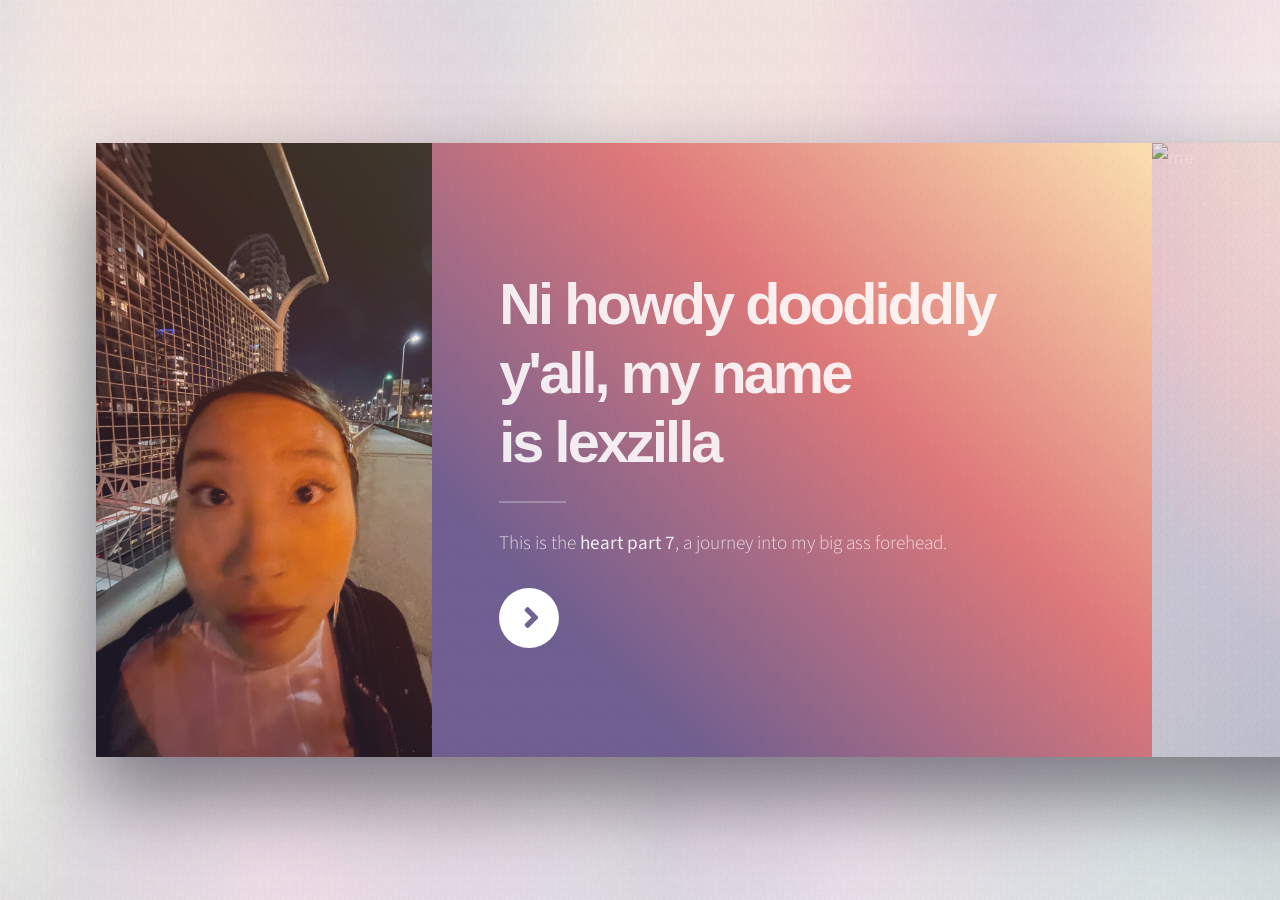
==== commit 523dd5ed: "Update index.html image on mobile edit" ====
--- a/index.html
+++ b/index.html
@@ -78,13 +78,13 @@
 									</ul>
 								</div>
 								<div class="image filtered span-1-75" data-position="25% 25%">
-									<img src="images/iphonegames.JPG" alt="" />
+									<img src="images/iphonegames.JPG" alt="me" />
 								</div>
 							</section>
 							<!-- As the Great Lex Once Said-->
 							<section class="panel" id="first">
 								<div class="image filtered span-1-75" data-position="25% 25%">
-									<img src="images/yup.JPG" alt="" />
+									<img src="images/yup.JPG" alt="me" />
 								</div>
 								<div class="intro color4">
 									<h3>As the great lex once said</h3>
@@ -99,14 +99,14 @@
 									<p>Meet lexzilla, a remarkable young woman whose life is a symphony of unique sounds and melodies. She doesn't sing or play musical instruments in the traditional sense, but her talent lies in something equally extraordinary: she makes noises for a living. From mimicking the chirping of birds to recreating the rhythmic hum of a bustling city, lexzilla's ability to replicate sounds with astonishing precision has earned her a special place in the world of sound design and Foley artistry. Her journey is a testament to the power of passion and creativity, as she breathes life into the unseen and unheard, transforming ordinary moments into auditory adventures. Join us as we delve into the fascinating world of lexzilla, a girl whose every noise is a masterpiece waiting to be discovered.</p>
 								</div>
 								<div class="image filtered tinted" data-position="top left">
-									<img src="images/zipper.JPG" alt="" />
+									<img src="images/zipper.JPG" alt="me" />
 								</div>
 							</section>
 
 							<!--whatta picture placement-->
 							<section class="panel">
 								<div class="image filtered span-1-75" data-position="25% 25%">
-									<img src="images/what.JPG" alt="" />
+									<img src="images/what.JPG" alt="me" />
 								</div>
 							</section>
 
@@ -224,7 +224,7 @@
 									<h4>Love, <br>Gorden</h4>
 								</div>
 								<div class="image filtered span-1-75" data-position="center">
-									<img src="images/gallery/trip/grass.JPG" alt="" />
+									<img src="images/gallery/trip/grass.JPG" alt="me" />
 								</div>
 							</section>
 
@@ -235,7 +235,7 @@
 									<p>I got you a fucking cake this year. <br>Are you happy yet?</p>
 								</div>
 								<div class="image filtered span-1-75" data-position="center">
-									<img src="images/gallery/trip/scream.JPG" alt="" />
+									<img src="images/gallery/trip/scream.JPG" alt="me" />
 								</div>
 							</section>
 
@@ -250,4 +250,4 @@
 			<script src="assets/js/main.js"></script>
 
 	</body>
-</html>+</html>
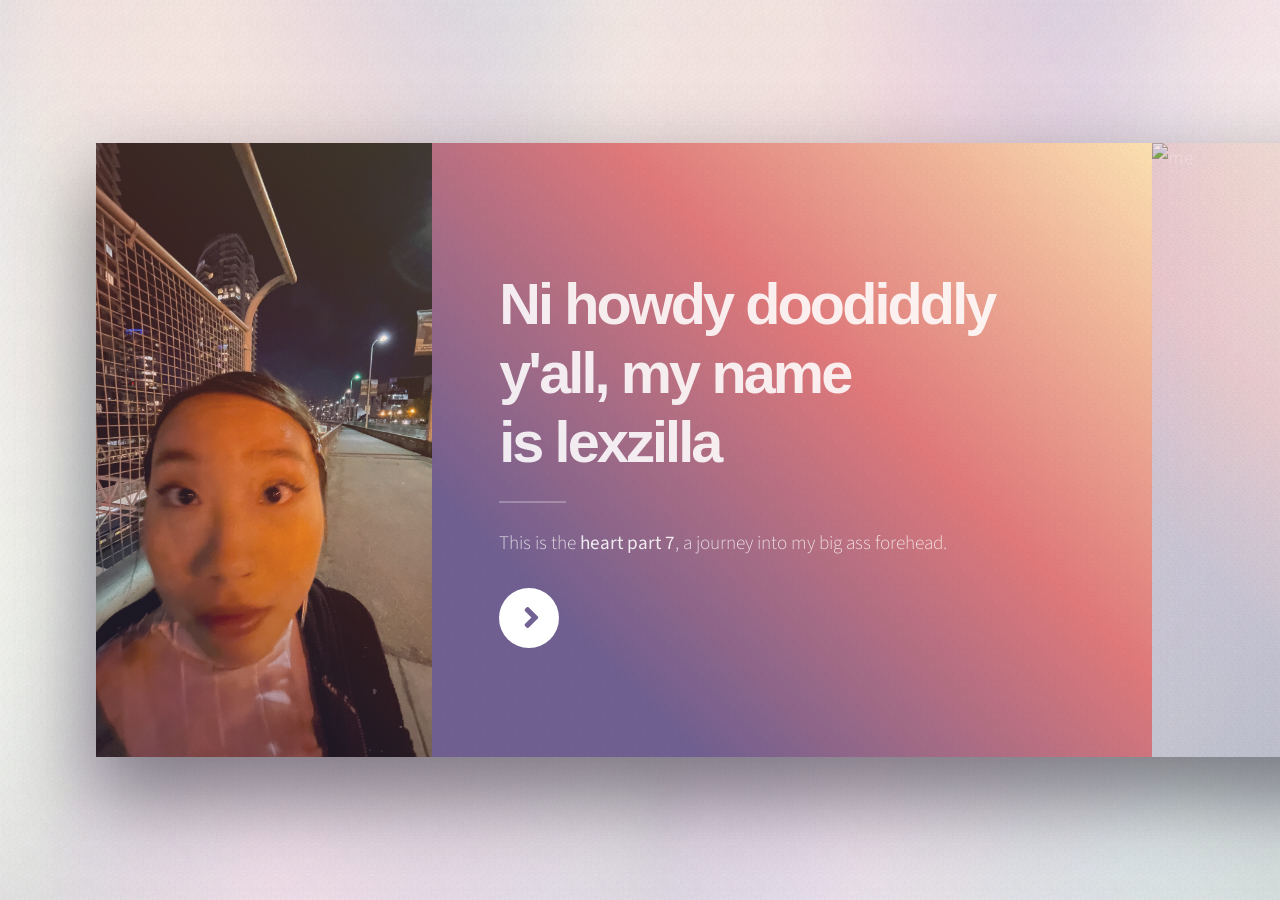
==== commit 333b31aa: "Update index.html center 1st pic" ====
--- a/index.html
+++ b/index.html
@@ -77,7 +77,7 @@
 										<li><a href="#first" class="button primary color1 circle icon solid fa-angle-right">Next</a></li>
 									</ul>
 								</div>
-								<div class="image filtered span-1-75" data-position="25% 25%">
+								<div class="image filtered span-1-75" data-position="center">
 									<img src="images/iphonegames.JPG" alt="me" />
 								</div>
 							</section>
